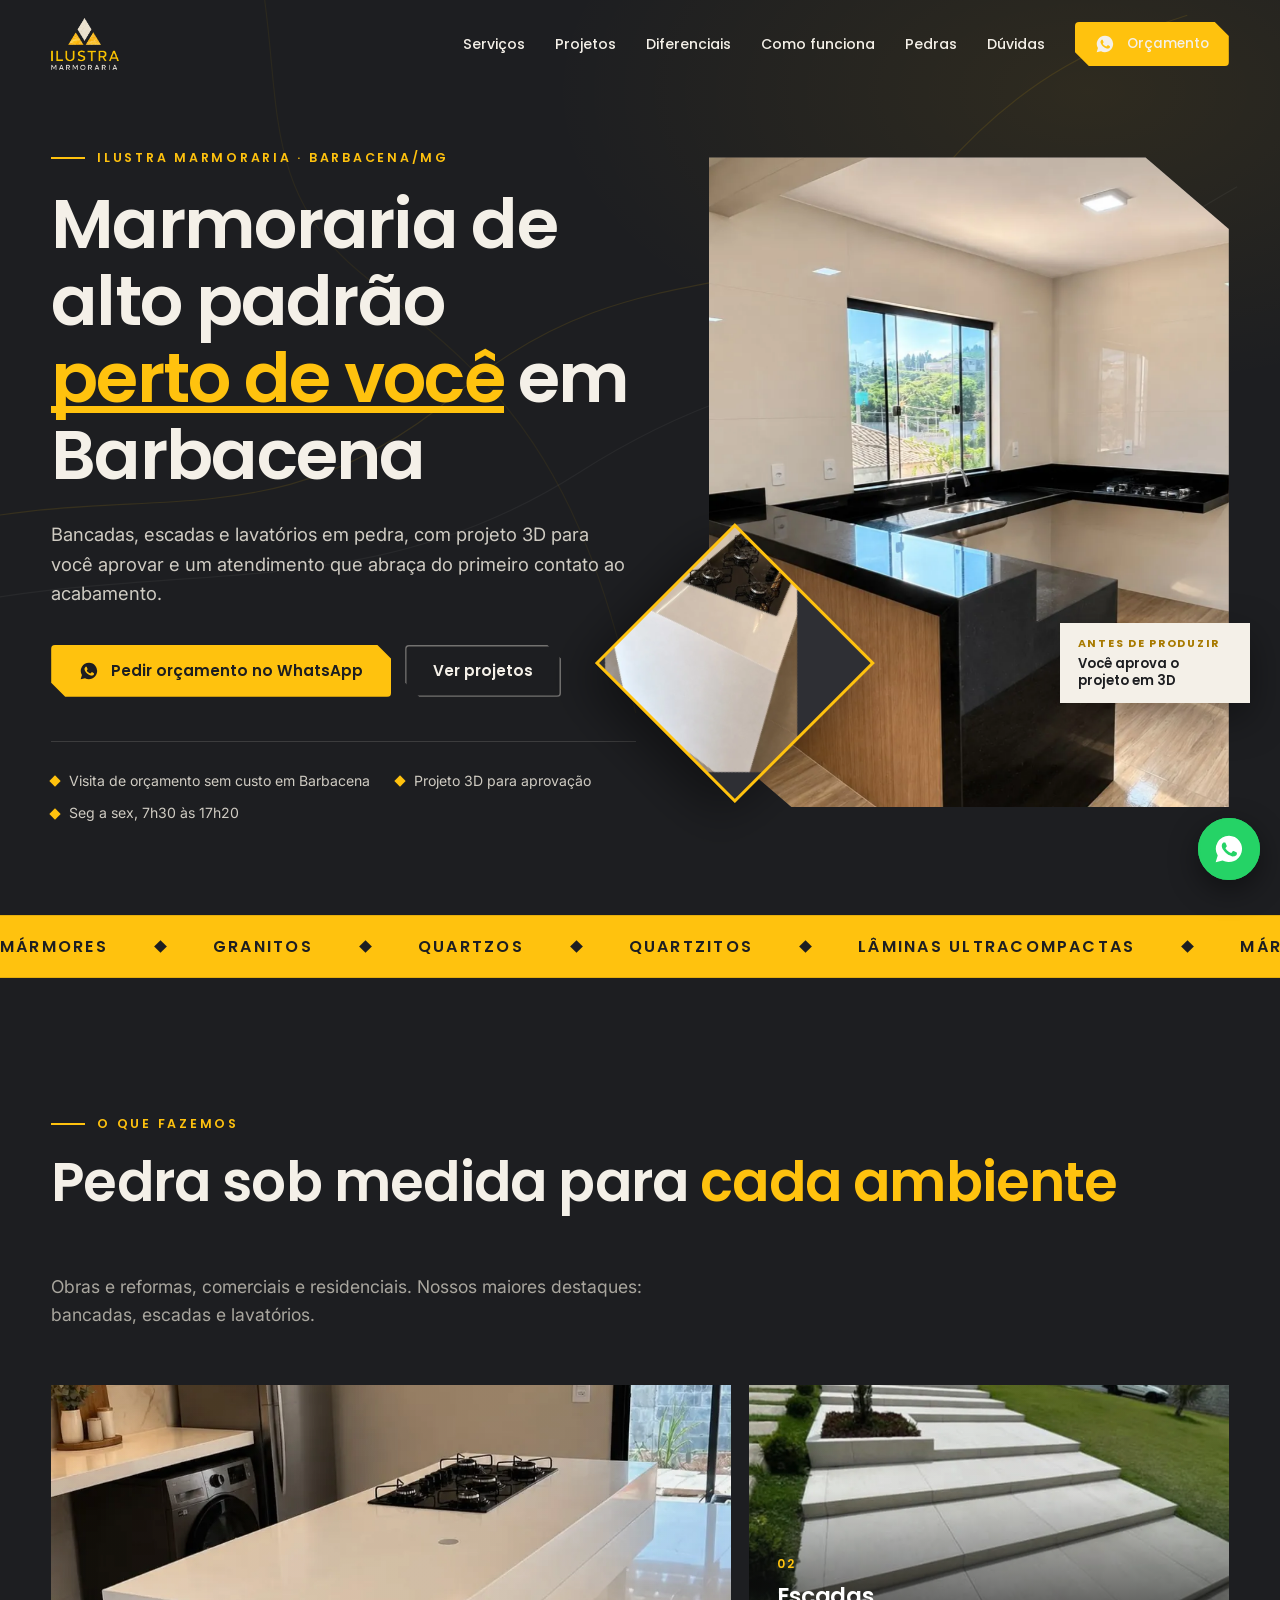
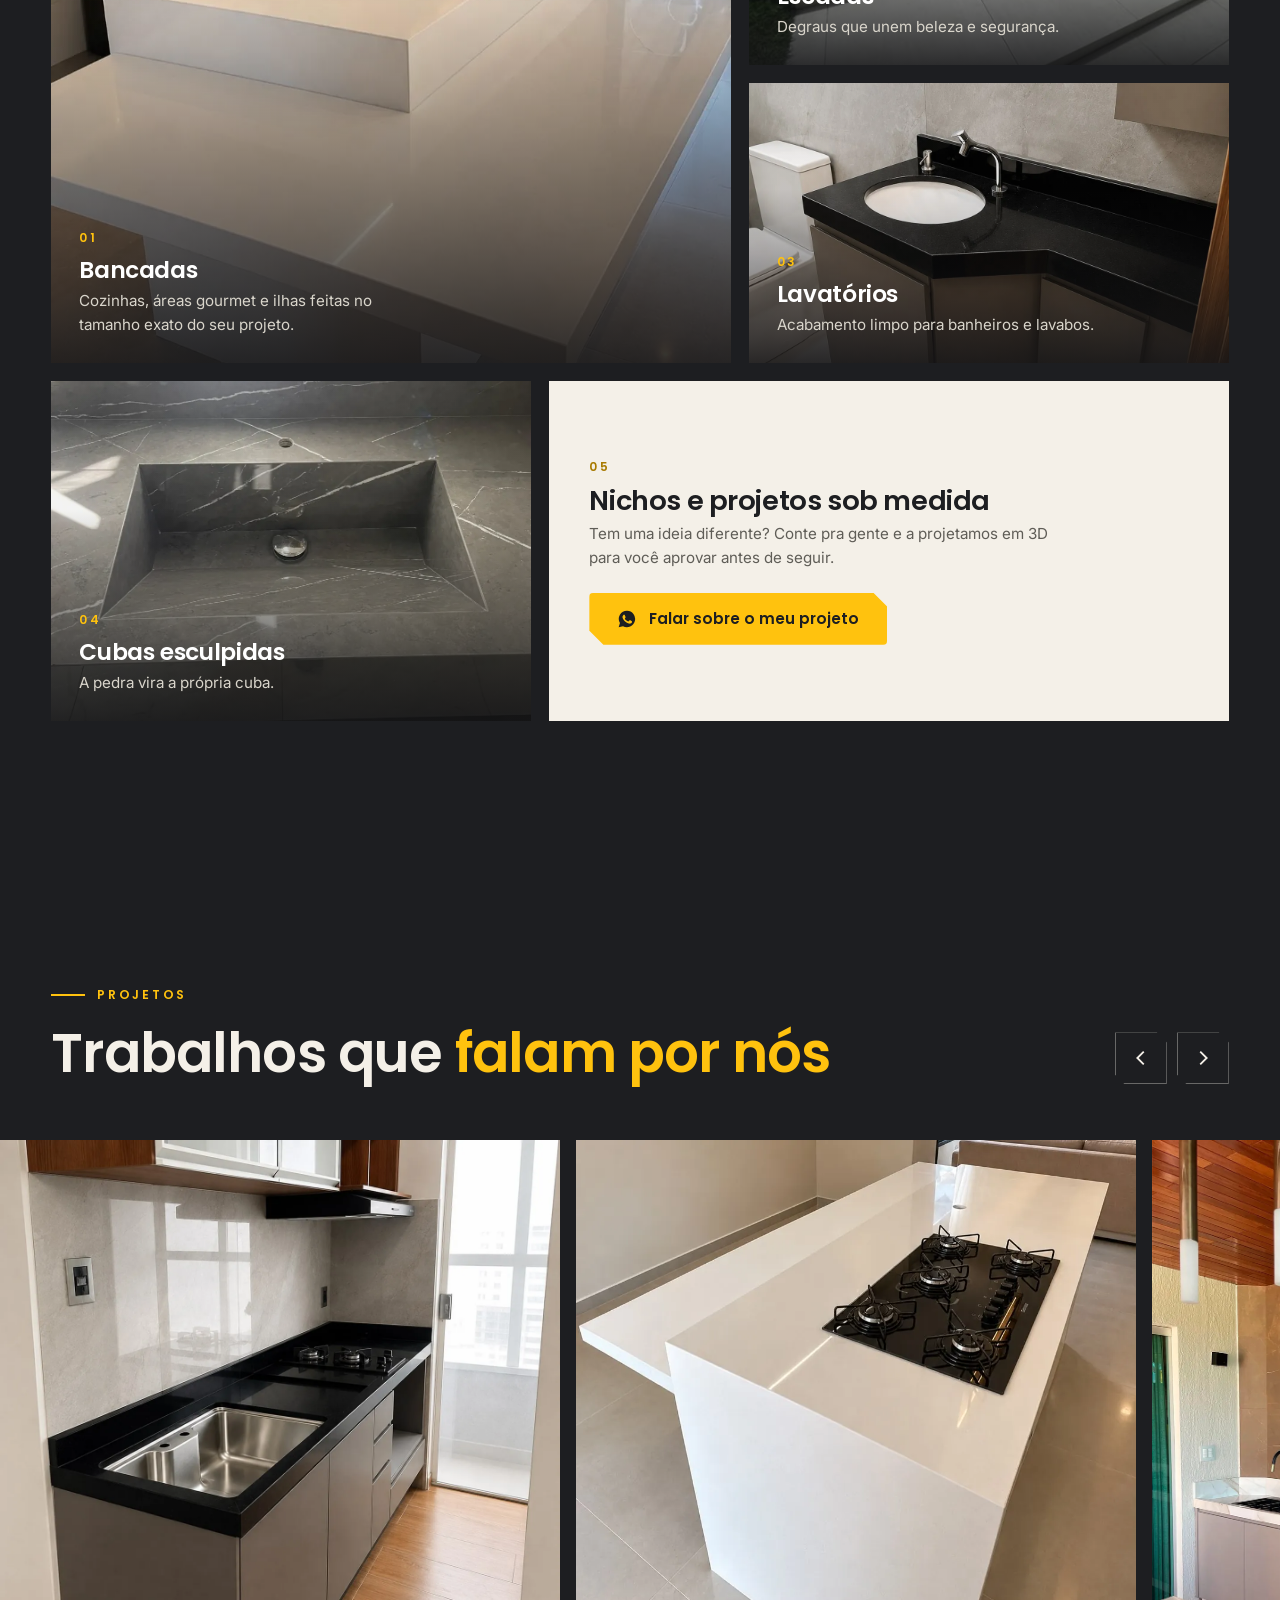
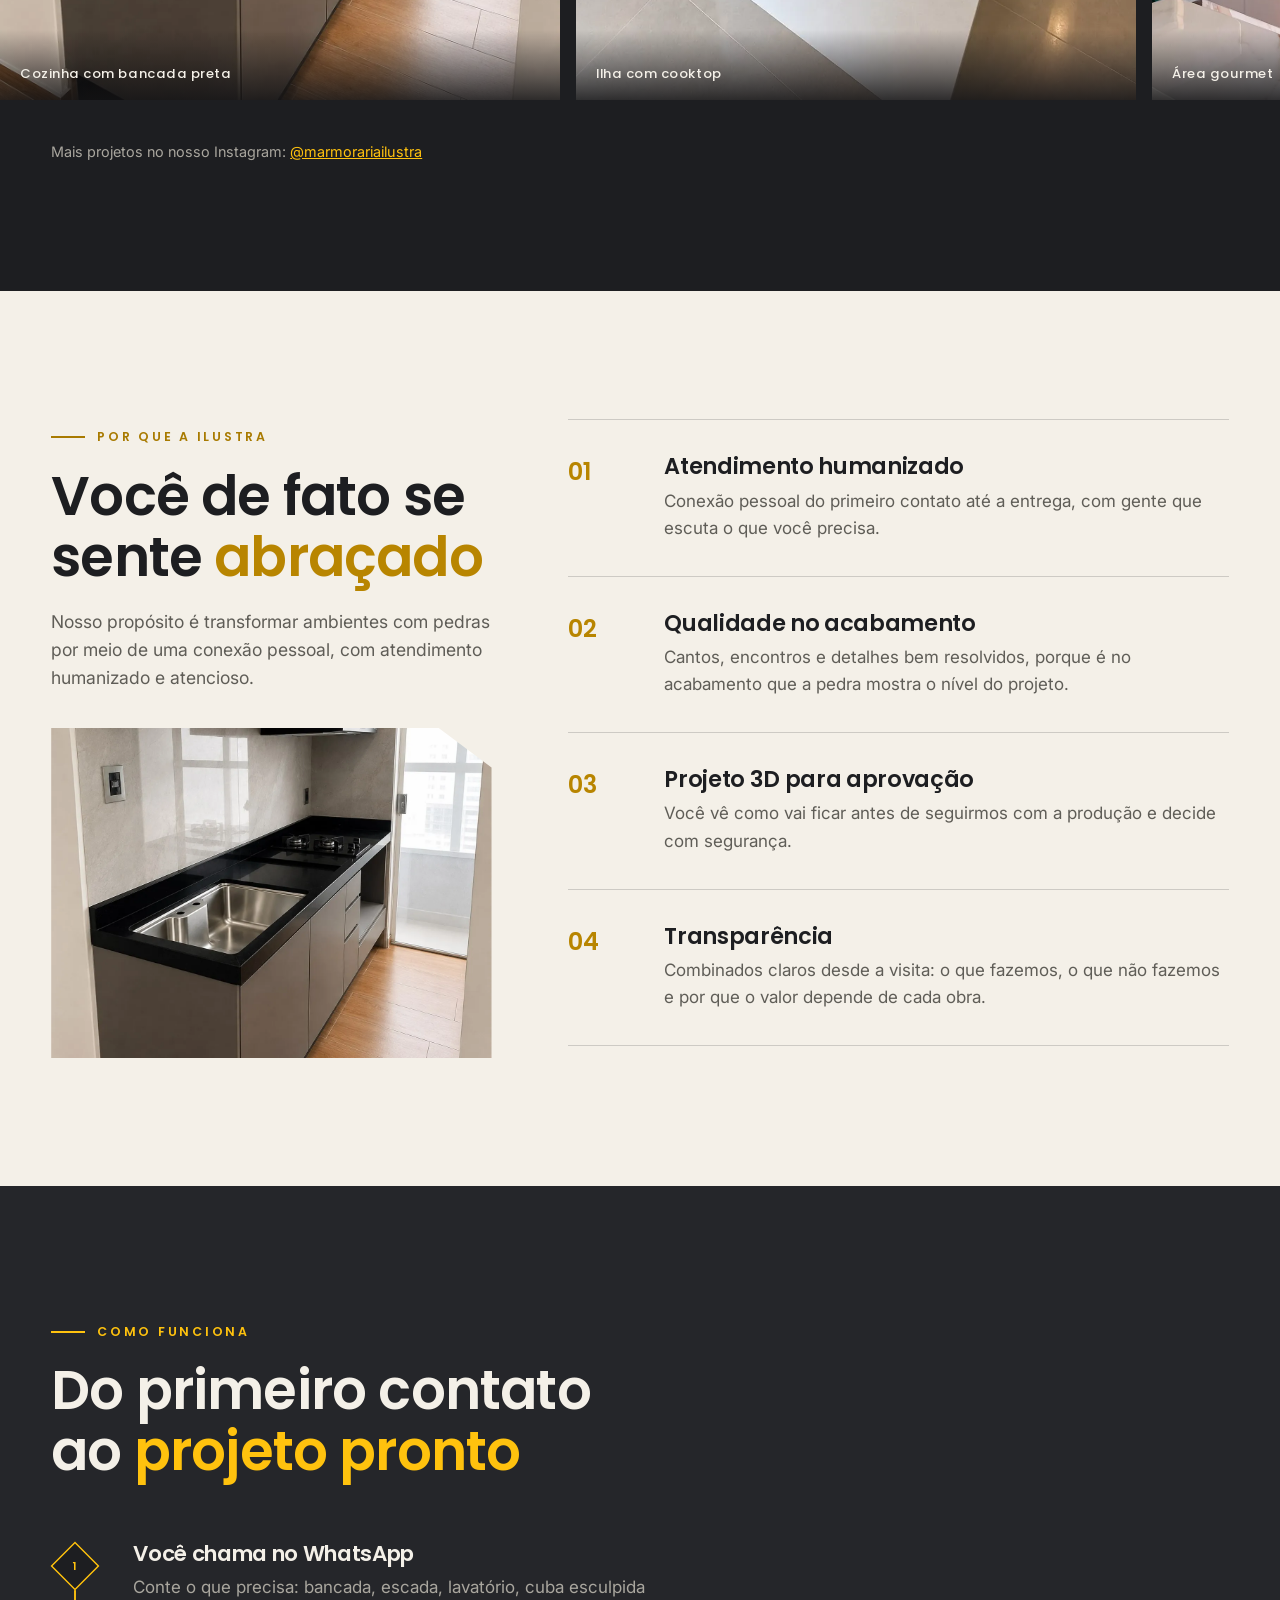
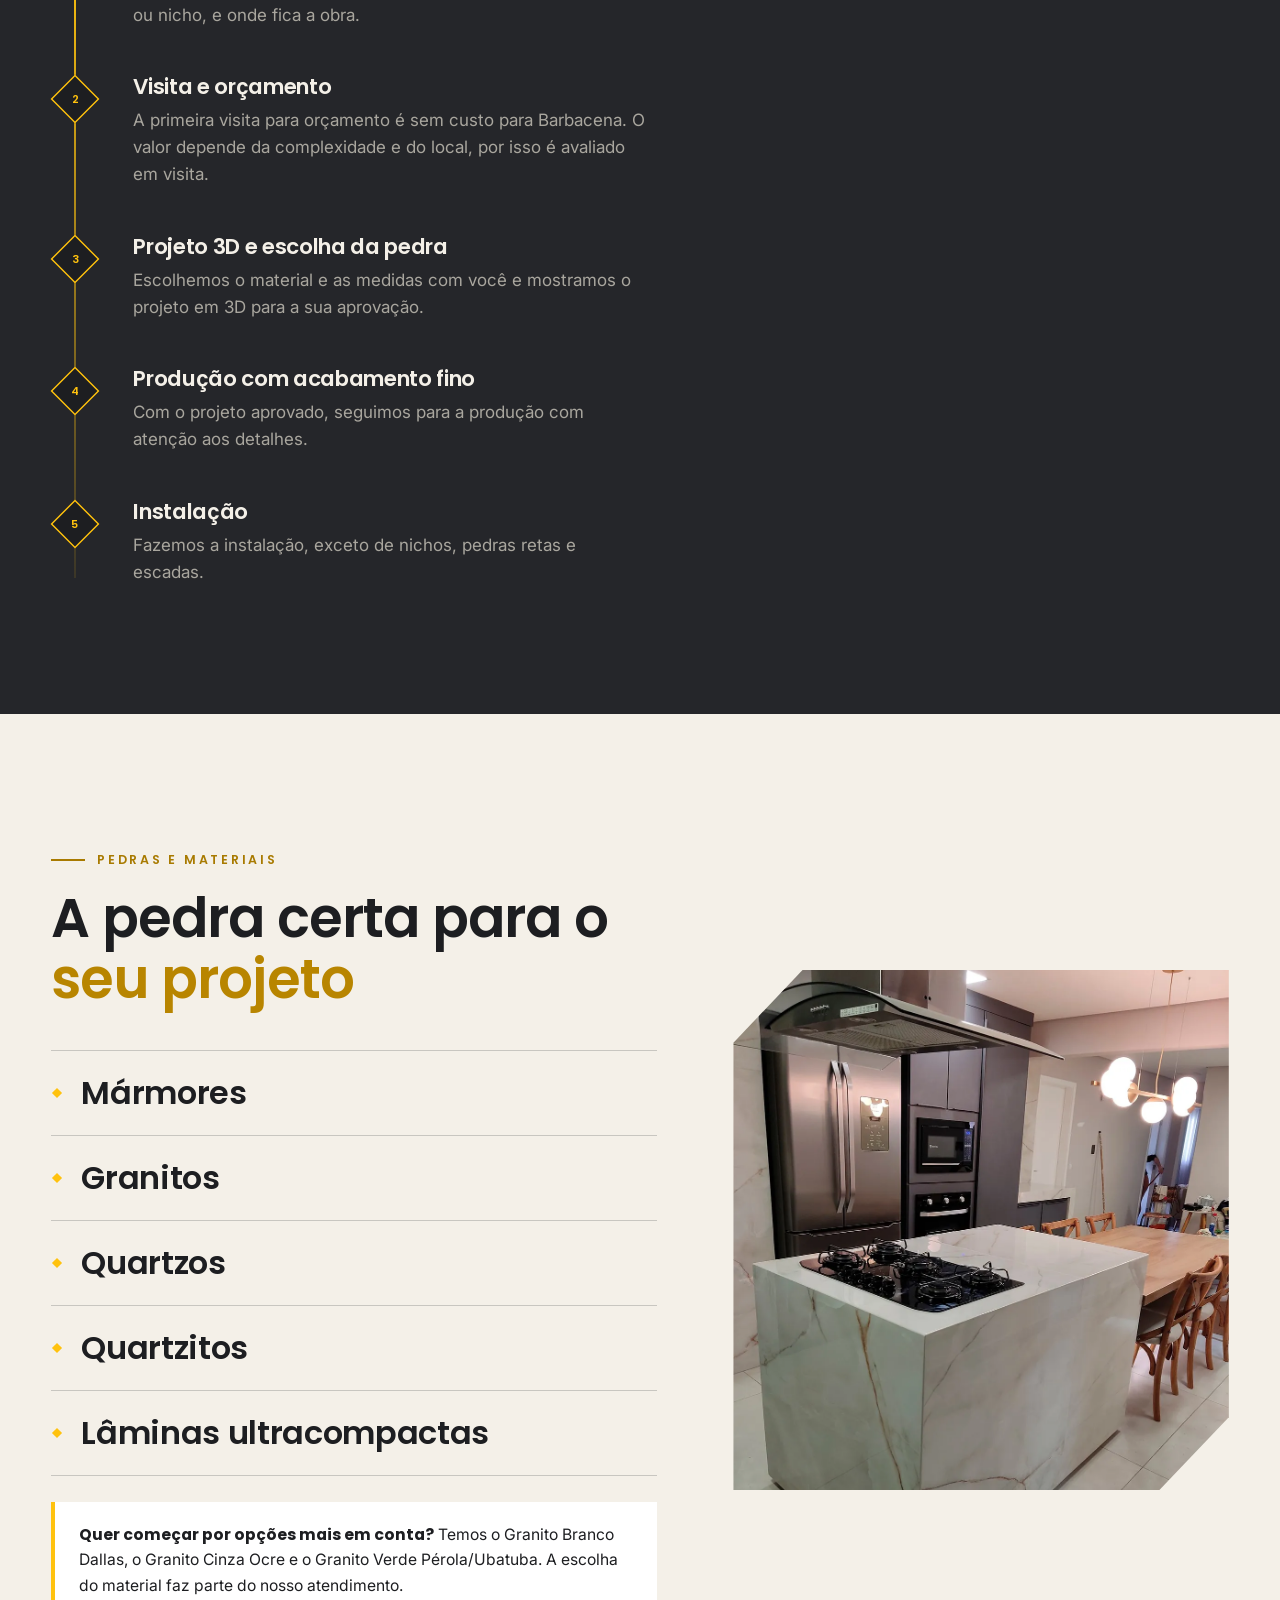
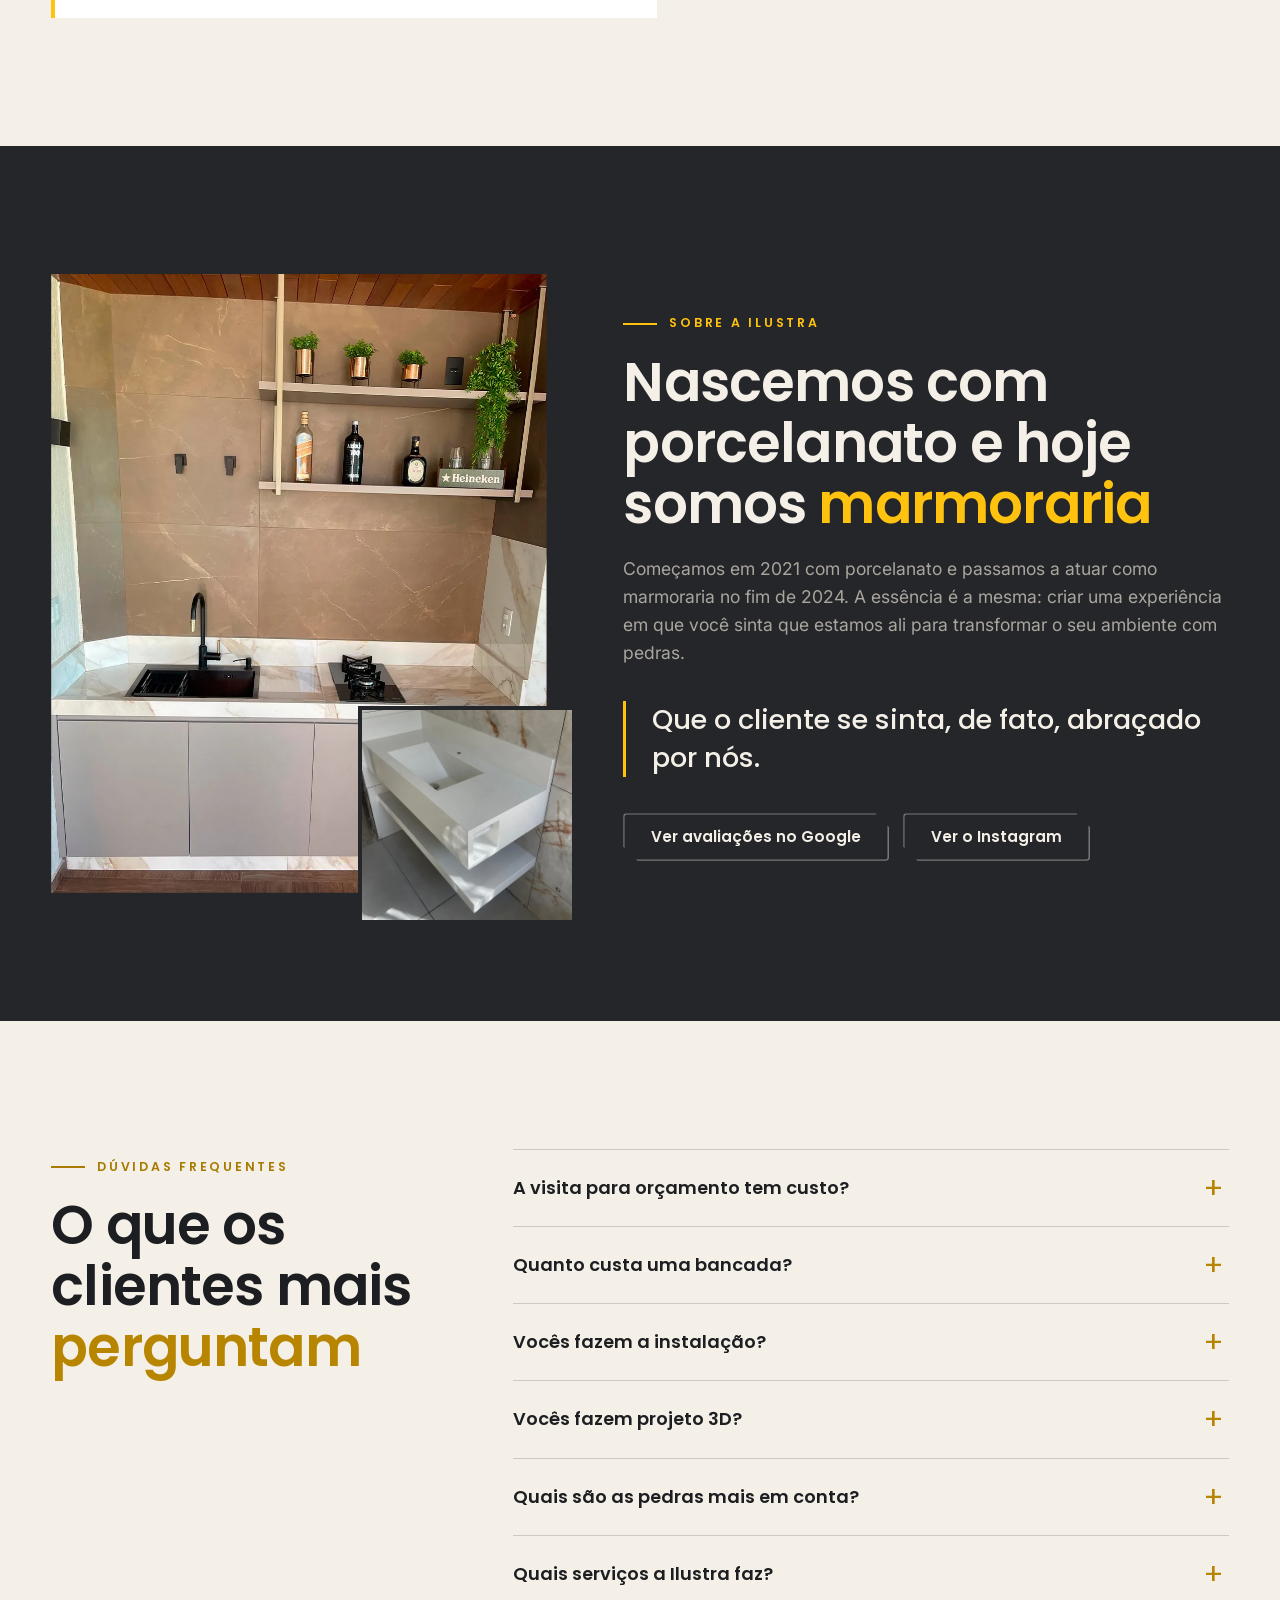
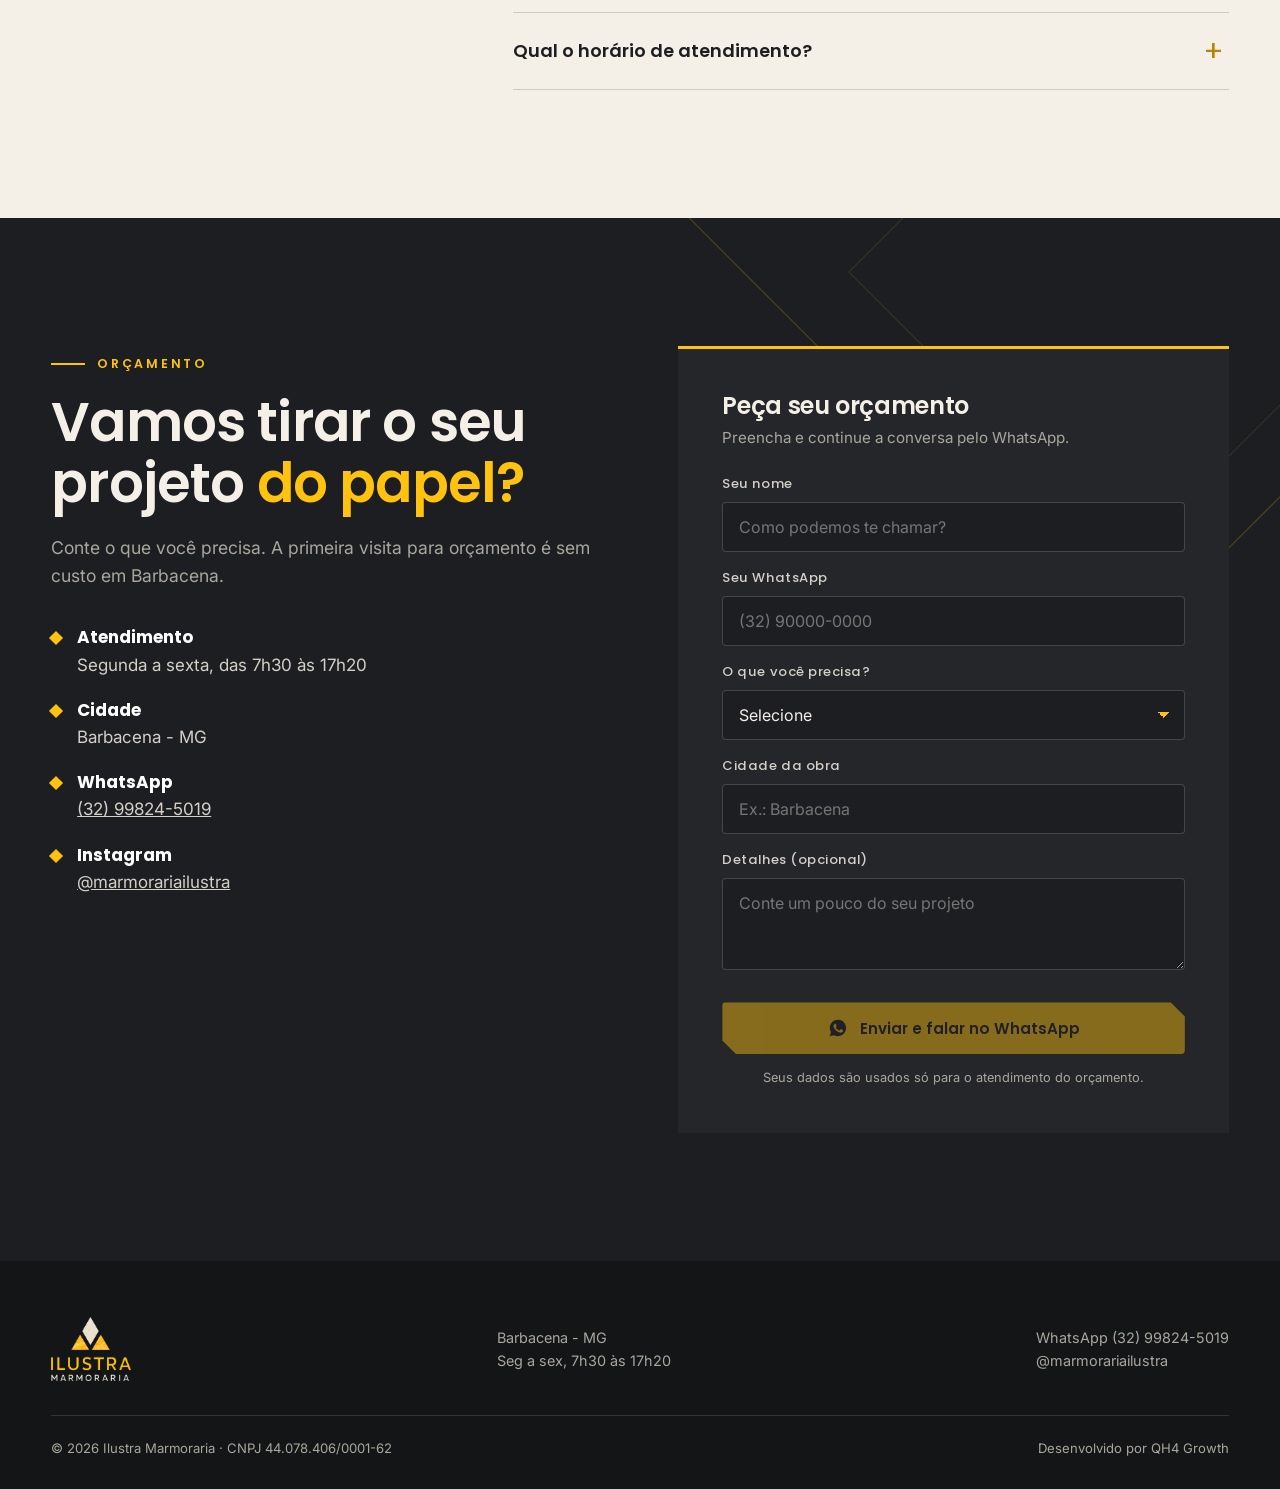
==== index.html @ e18d088a "Add files via upload" ====
<!DOCTYPE html>
<html lang="pt-BR" class="no-js">
<head>
  <meta charset="utf-8">
  <meta name="viewport" content="width=device-width, initial-scale=1">
  <script>document.documentElement.className='js'</script>
  <!-- ========================================================================
       [QH4 SLOT 1] GOOGLE TAG MANAGER (HEAD)
       O QUE COLAR: o primeiro snippet do GTM (script) fornecido pelo gerenciador.
       EXEMPLO:
       <script>(function(w,d,s,l,i){w[l]=w[l]||[];w[l].push({'gtm.start':new Date().getTime(),event:'gtm.js'});var f=d.getElementsByTagName(s)[0],j=d.createElement(s),dl=l!='dataLayer'?'&l='+l:'';j.async=true;j.src='https://www.googletagmanager.com/gtm.js?id='+i+dl;f.parentNode.insertBefore(j,f);})(window,document,'script','dataLayer','GTM-XXXXXXX');</script>
       ======================================================================== -->

  <!-- ========================================================================
       [QH4 SLOT 2] VERIFICAÇÕES DE DOMÍNIO
       O QUE COLAR: metas de verificação (Google Search Console, Meta Business etc.).
       EXEMPLO:
       <meta name="google-site-verification" content="CODIGO_AQUI">
       <meta name="facebook-domain-verification" content="CODIGO_AQUI">
       ======================================================================== -->

  <!-- ========================================================================
       [QH4 SLOT 3] META PIXEL DIRETO (somente se NÃO for disparado pelo GTM)
       O QUE COLAR: o código base do Pixel (script).
       EXEMPLO:
       <script>!function(f,b,e,v,n,t,s){...}(window,document,'script','https://connect.facebook.net/en_US/fbevents.js');fbq('init','PIXEL_ID');fbq('track','PageView');</script>
       ======================================================================== -->

  <!-- ========================================================================
       [QH4 SLOT 4] GTAG GOOGLE ADS / GA4 (somente se NÃO usar GTM)
       O QUE COLAR: o gtag.js com o ID da conta. Rótulos de conversão ficam em assets/js/tracking.js (SLOT 7).
       EXEMPLO:
       <script async src="https://www.googletagmanager.com/gtag/js?id=AW-XXXXXXXXX"></script>
       <script>window.dataLayer=window.dataLayer||[];function gtag(){dataLayer.push(arguments)}gtag('js',new Date());gtag('config','AW-XXXXXXXXX');</script>
       ======================================================================== -->

  <title>Marmoraria em Barbacena - MG | Bancadas, Escadas e Lavatórios | Ilustra</title>
  <meta name="description" content="Marmoraria em Barbacena (MG) com projeto 3D, acabamento fino e atendimento humanizado. Bancadas, escadas e lavatórios em pedra. Orçamento pelo WhatsApp.">
  <meta name="robots" content="index, follow, max-image-preview:large">
  <link rel="canonical" href="https://marmorariailustra.com/">
  <link rel="preload" as="image" href="assets/img/hero.webp" type="image/webp" fetchpriority="high">
  <meta property="og:type" content="website"><meta property="og:locale" content="pt_BR">
  <meta property="og:site_name" content="Ilustra Marmoraria">
  <meta property="og:title" content="Marmoraria em Barbacena - MG | Ilustra Marmoraria">
  <meta property="og:description" content="Marmoraria em Barbacena (MG) com projeto 3D, acabamento fino e atendimento humanizado. Bancadas, escadas e lavatórios em pedra. Orçamento pelo WhatsApp.">
  <meta property="og:url" content="https://marmorariailustra.com/">
  <meta property="og:image" content="https://marmorariailustra.com/assets/img/og-ilustra.jpg"><meta property="og:image:width" content="1200"><meta property="og:image:height" content="630">
  <meta property="og:image:alt" content="Ilustra Marmoraria, Barbacena MG">
  <meta name="twitter:card" content="summary_large_image">
  <meta name="twitter:title" content="Marmoraria em Barbacena - MG | Ilustra Marmoraria">
  <meta name="twitter:description" content="Marmoraria em Barbacena (MG) com projeto 3D, acabamento fino e atendimento humanizado. Bancadas, escadas e lavatórios em pedra. Orçamento pelo WhatsApp.">
  <meta name="twitter:image" content="https://marmorariailustra.com/assets/img/og-ilustra.jpg">
  <script type="application/ld+json">{"@context": "https://schema.org", "@graph": [{"@type": "HomeAndConstructionBusiness", "@id": "https://marmorariailustra.com/#negocio", "name": "Ilustra Marmoraria", "url": "https://marmorariailustra.com/", "image": "https://marmorariailustra.com/assets/img/og-ilustra.jpg", "logo": "https://marmorariailustra.com/assets/img/logo-ilustra.png", "telephone": "+5532998245019", "description": "Marmoraria em Barbacena (MG): bancadas, escadas, lavatórios, nichos e cubas esculpidas em mármores, granitos, quartzos, quartzitos e lâminas ultracompactas.", "address": {"@type": "PostalAddress", "addressLocality": "Barbacena", "addressRegion": "MG", "addressCountry": "BR"}, "areaServed": {"@type": "City", "name": "Barbacena"}, "openingHoursSpecification": [{"@type": "OpeningHoursSpecification", "dayOfWeek": ["Monday", "Tuesday", "Wednesday", "Thursday", "Friday"], "opens": "07:30", "closes": "17:20"}], "sameAs": ["https://www.instagram.com/marmorariailustra/", "https://share.google/diQop2JWYlS8UjBri"], "hasOfferCatalog": {"@type": "OfferCatalog", "name": "Serviços", "itemListElement": [{"@type": "Offer", "itemOffered": {"@type": "Service", "name": "Bancadas em pedra"}}, {"@type": "Offer", "itemOffered": {"@type": "Service", "name": "Escadas em pedra"}}, {"@type": "Offer", "itemOffered": {"@type": "Service", "name": "Lavatórios"}}, {"@type": "Offer", "itemOffered": {"@type": "Service", "name": "Cubas esculpidas"}}, {"@type": "Offer", "itemOffered": {"@type": "Service", "name": "Nichos"}}]}}, {"@type": "FAQPage", "mainEntity": [{"@type": "Question", "name": "A visita para orçamento tem custo?", "acceptedAnswer": {"@type": "Answer", "text": "A primeira visita para orçamento é totalmente sem custo para Barbacena. Chame no WhatsApp e conte onde fica a sua obra."}}, {"@type": "Question", "name": "Quanto custa uma bancada?", "acceptedAnswer": {"@type": "Answer", "text": "Depende da complexidade da instalação e do local, por isso o valor precisa ser avaliado em visita."}}, {"@type": "Question", "name": "Vocês fazem a instalação?", "acceptedAnswer": {"@type": "Answer", "text": "Fazemos, exceto de nichos, pedras retas e escadas."}}, {"@type": "Question", "name": "Vocês fazem projeto 3D?", "acceptedAnswer": {"@type": "Answer", "text": "Sim. O projeto 3D é feito para você aprovar antes de seguirmos com o seu projeto."}}, {"@type": "Question", "name": "Quais são as pedras mais em conta?", "acceptedAnswer": {"@type": "Answer", "text": "Temos o Granito Branco Dallas, o Granito Cinza Ocre e o Granito Verde Pérola/Ubatuba. Também trabalhamos com mármores, quartzos, quartzitos e lâminas ultracompactas."}}, {"@type": "Question", "name": "Quais serviços a Ilustra faz?", "acceptedAnswer": {"@type": "Answer", "text": "Lavatórios, nichos, bancadas, escadas e cubas esculpidas, em obras e reformas comerciais e residenciais."}}, {"@type": "Question", "name": "Qual o horário de atendimento?", "acceptedAnswer": {"@type": "Answer", "text": "De segunda a sexta, das 7h30 às 17h20."}}]}]}</script>
  <link rel="icon" href="favicon.ico" sizes="32x32">
  <link rel="icon" type="image/png" href="assets/img/favicon.png" sizes="48x48">
  <link rel="apple-touch-icon" href="assets/img/apple-touch-icon.png">
  <link rel="manifest" href="site.webmanifest">
  <meta name="theme-color" content="#1d1e21">
  <link rel="preconnect" href="https://fonts.googleapis.com"><link rel="preconnect" href="https://fonts.gstatic.com" crossorigin>
  <link href="https://fonts.googleapis.com/css2?family=Inter:wght@400;500&family=Poppins:wght@500;600;700&display=swap" rel="stylesheet">
  <link rel="stylesheet" href="assets/css/style.css">
</head>
<body>
  <!-- ========================================================================
       [QH4 SLOT 5] GTM NOSCRIPT (logo após abrir o <body>)
       O QUE COLAR: o bloco <noscript> do GTM.
       EXEMPLO:
       <noscript><iframe src="https://www.googletagmanager.com/ns.html?id=GTM-XXXXXXX" height="0" width="0" style="display:none;visibility:hidden"></iframe></noscript>
       ======================================================================== -->

  <header class="hd">
    <div class="wrap">
      <a class="logo" href="#topo" aria-label="Ilustra Marmoraria, início"><img src="assets/img/logo-ilustra.png" width="68" height="54" alt="Ilustra Marmoraria"></a>
      <button class="burger" aria-label="Abrir menu" aria-expanded="false"><span></span><span></span><span></span></button>
      <nav class="nav" aria-label="Principal">
        <a href="#servicos">Serviços</a><a href="#projetos">Projetos</a><a href="#diferenciais">Diferenciais</a><a href="#processo">Como funciona</a><a href="#pedras">Pedras</a><a href="#faq">Dúvidas</a>
        <a class="btn" href="https://wa.me/5532998245019?text=Ol%C3%A1%21%20Vim%20pelo%20site%20da%20Ilustra%20Marmoraria%20e%20gostaria%20de%20pedir%20um%20or%C3%A7amento." target="_blank" rel="noopener" data-local="header"><svg viewBox="0 0 24 24" fill="currentColor" aria-hidden="true"><path d="M12.04 2a9.9 9.9 0 0 0-8.5 14.9L2 22l5.2-1.36A9.9 9.9 0 1 0 12.04 2zm5.8 14.1c-.25.7-1.45 1.33-2 1.4-.5.07-1.13.1-1.8-.12-.4-.13-.93-.3-1.6-.6-2.8-1.2-4.6-4-4.74-4.2-.14-.18-1.13-1.5-1.13-2.87 0-1.37.72-2.04.97-2.32.25-.28.55-.35.73-.35h.52c.17 0 .4-.06.62.48.23.55.78 1.9.85 2.04.07.14.1.3.02.48-.1.18-.14.3-.28.45-.14.17-.3.37-.42.5-.14.14-.28.3-.12.57.17.28.73 1.2 1.57 1.94 1.07.96 1.97 1.25 2.25 1.4.28.14.45.12.6-.07.18-.2.73-.85.93-1.14.2-.28.4-.24.65-.14.28.1 1.65.78 1.93.92.28.14.47.2.54.33.07.12.07.7-.18 1.4z"/></svg>Orçamento</a>
      </nav>
    </div>
  </header>

  <main id="topo">
    <section class="hero">
      <svg class="veins" viewBox="0 0 1400 800" preserveAspectRatio="none" aria-hidden="true"><path d="M-20 620C200 560 330 640 520 480S860 420 1000 260 1260 120 1420 40"/><path d="M-20 700C240 640 420 700 640 560S980 480 1160 360 1340 260 1420 200"/><path d="M300 -20C360 140 300 260 420 360S640 520 700 820"/></svg>
      <div class="wrap">
        <div>
          <span class="eyebrow rv">Ilustra Marmoraria · Barbacena/MG</span>
          <h1 class="rv" style="--d:.08s">Marmoraria de alto padrão <em>perto de você</em> em Barbacena</h1>
          <p class="lead rv" style="--d:.16s">Bancadas, escadas e lavatórios em pedra, com projeto 3D para você aprovar e um atendimento que abraça do primeiro contato ao acabamento.</p>
          <div class="cta-row rv" style="--d:.24s"><a class="btn" href="https://wa.me/5532998245019?text=Ol%C3%A1%21%20Vim%20pelo%20site%20da%20Ilustra%20Marmoraria%20e%20gostaria%20de%20pedir%20um%20or%C3%A7amento." target="_blank" rel="noopener" data-local="hero"><svg viewBox="0 0 24 24" fill="currentColor" aria-hidden="true"><path d="M12.04 2a9.9 9.9 0 0 0-8.5 14.9L2 22l5.2-1.36A9.9 9.9 0 1 0 12.04 2zm5.8 14.1c-.25.7-1.45 1.33-2 1.4-.5.07-1.13.1-1.8-.12-.4-.13-.93-.3-1.6-.6-2.8-1.2-4.6-4-4.74-4.2-.14-.18-1.13-1.5-1.13-2.87 0-1.37.72-2.04.97-2.32.25-.28.55-.35.73-.35h.52c.17 0 .4-.06.62.48.23.55.78 1.9.85 2.04.07.14.1.3.02.48-.1.18-.14.3-.28.45-.14.17-.3.37-.42.5-.14.14-.28.3-.12.57.17.28.73 1.2 1.57 1.94 1.07.96 1.97 1.25 2.25 1.4.28.14.45.12.6-.07.18-.2.73-.85.93-1.14.2-.28.4-.24.65-.14.28.1 1.65.78 1.93.92.28.14.47.2.54.33.07.12.07.7-.18 1.4z"/></svg>Pedir orçamento no WhatsApp</a><a class="btn btn-line" href="#projetos">Ver projetos</a></div>
          <div class="chips rv" style="--d:.32s"><span><i></i>Visita de orçamento sem custo em Barbacena</span><span><i></i>Projeto 3D para aprovação</span><span><i></i>Seg a sex, 7h30 às 17h20</span></div>
        </div>
        <div class="art rv rv-r" style="--d:.2s">
          <div class="art-main"><img src="assets/img/hero.webp" width="941" height="1254" alt="Cozinha com bancada em pedra preta, projeto da Ilustra Marmoraria em Barbacena" fetchpriority="high"></div>
          <div class="art-d"><img src="assets/img/ilha-cooktop-branca.webp" width="941" height="941" alt="Ilha branca com cooktop feita pela Ilustra Marmoraria" loading="eager"></div>
          <div class="art-tag"><b>Antes de produzir</b>Você aprova o projeto em 3D</div>
        </div>
      </div>
    </section>

    <div class="band" aria-label="Materiais"><div class="band-t"><span>Mármores</span><span>Granitos</span><span>Quartzos</span><span>Quartzitos</span><span>Lâminas ultracompactas</span><span>Mármores</span><span>Granitos</span><span>Quartzos</span><span>Quartzitos</span><span>Lâminas ultracompactas</span></div></div>

    <section class="sec" id="servicos">
      <div class="wrap">
        <div class="sv-head">
          <div><span class="eyebrow rv">O que fazemos</span><h2 class="h2 rv" style="--d:.06s">Pedra sob medida para <em>cada ambiente</em></h2></div>
          <p class="lead rv" style="--d:.12s">Obras e reformas, comerciais e residenciais. Nossos maiores destaques: bancadas, escadas e lavatórios.</p>
        </div>
        <div class="sv">
          <article class="card c1 rv-c"><img src="assets/img/bancada-branca.webp" width="941" height="940" alt="Bancada branca com cooktop, feita pela Ilustra Marmoraria" loading="lazy"><div><span class="n">01</span><h3>Bancadas</h3><p>Cozinhas, áreas gourmet e ilhas feitas no tamanho exato do seu projeto.</p></div></article>
          <article class="card c2 rv-c" style="--d:.1s"><img src="assets/img/escada.webp" width="1080" height="830" alt="Escada externa revestida, projeto da Ilustra Marmoraria" loading="lazy"><div><span class="n">02</span><h3>Escadas</h3><p>Degraus que unem beleza e segurança.</p></div></article>
          <article class="card c3 rv-c" style="--d:.2s"><img src="assets/img/lavatorio-granito.webp" width="1254" height="1254" alt="Lavatório com bancada preta e cuba redonda" loading="lazy"><div><span class="n">03</span><h3>Lavatórios</h3><p>Acabamento limpo para banheiros e lavabos.</p></div></article>
          <article class="card c4 rv-c"><img src="assets/img/cuba-esculpida-cinza.webp" width="1080" height="910" alt="Cuba esculpida em pedra cinza" loading="lazy"><div><span class="n">04</span><h3>Cubas esculpidas</h3><p>A pedra vira a própria cuba.</p></div></article>
          <article class="card c5 rv rv-r"><div><span class="n">05</span><h3>Nichos e projetos sob medida</h3><p>Tem uma ideia diferente? Conte pra gente e a projetamos em 3D para você aprovar antes de seguir.</p><a class="btn" href="https://wa.me/5532998245019?text=Ol%C3%A1%21%20Vim%20pelo%20site%20da%20Ilustra%20Marmoraria%20e%20gostaria%20de%20pedir%20um%20or%C3%A7amento." target="_blank" rel="noopener" data-local="servicos"><svg viewBox="0 0 24 24" fill="currentColor" aria-hidden="true"><path d="M12.04 2a9.9 9.9 0 0 0-8.5 14.9L2 22l5.2-1.36A9.9 9.9 0 1 0 12.04 2zm5.8 14.1c-.25.7-1.45 1.33-2 1.4-.5.07-1.13.1-1.8-.12-.4-.13-.93-.3-1.6-.6-2.8-1.2-4.6-4-4.74-4.2-.14-.18-1.13-1.5-1.13-2.87 0-1.37.72-2.04.97-2.32.25-.28.55-.35.73-.35h.52c.17 0 .4-.06.62.48.23.55.78 1.9.85 2.04.07.14.1.3.02.48-.1.18-.14.3-.28.45-.14.17-.3.37-.42.5-.14.14-.28.3-.12.57.17.28.73 1.2 1.57 1.94 1.07.96 1.97 1.25 2.25 1.4.28.14.45.12.6-.07.18-.2.73-.85.93-1.14.2-.28.4-.24.65-.14.28.1 1.65.78 1.93.92.28.14.47.2.54.33.07.12.07.7-.18 1.4z"/></svg>Falar sobre o meu projeto</a></div></article>
        </div>
      </div>
    </section>

    <section class="sec gal" id="projetos">
      <div class="wrap sv-head">
        <div><span class="eyebrow rv">Projetos</span><h2 class="h2 rv" style="--d:.06s">Trabalhos que <em>falam por nós</em></h2></div>
        <div class="rail-ctl rv"><button class="rail-prev" aria-label="Anterior"><svg viewBox="0 0 24 24" fill="none" stroke="currentColor" stroke-width="2"><path d="M15 5l-7 7 7 7"/></svg></button><button class="rail-next" aria-label="Próximo"><svg viewBox="0 0 24 24" fill="none" stroke="currentColor" stroke-width="2"><path d="M9 5l7 7-7 7"/></svg></button></div>
      </div>
      <div class="rail" tabindex="0" aria-label="Galeria de projetos">
        <figure style="--ar:1254/1254"><img src="assets/img/cozinha-granito-preto.webp" width="1254" height="1254" alt="Projeto Ilustra Marmoraria: cozinha com bancada preta" loading="lazy" decoding="async"><figcaption>Cozinha com bancada preta</figcaption><button class="zoom" type="button" aria-label="Ampliar foto: Cozinha com bancada preta"></button></figure>
        <figure style="--ar:941/941"><img src="assets/img/ilha-cooktop-branca.webp" width="941" height="941" alt="Projeto Ilustra Marmoraria: ilha com cooktop" loading="lazy" decoding="async"><figcaption>Ilha com cooktop</figcaption><button class="zoom" type="button" aria-label="Ampliar foto: Ilha com cooktop"></button></figure>
        <figure style="--ar:1080/1235"><img src="assets/img/area-gourmet-churrasqueira.webp" width="1080" height="1235" alt="Projeto Ilustra Marmoraria: área gourmet" loading="lazy" decoding="async"><figcaption>Área gourmet</figcaption><button class="zoom" type="button" aria-label="Ampliar foto: Área gourmet"></button></figure>
        <figure style="--ar:940/1253"><img src="assets/img/granito-preto-em-l.webp" width="940" height="1253" alt="Projeto Ilustra Marmoraria: bancada em l" loading="lazy" decoding="async"><figcaption>Bancada em L</figcaption><button class="zoom" type="button" aria-label="Ampliar foto: Bancada em L"></button></figure>
        <figure style="--ar:1080/910"><img src="assets/img/cuba-esculpida.webp" width="1080" height="910" alt="Projeto Ilustra Marmoraria: cuba esculpida" loading="lazy" decoding="async"><figcaption>Cuba esculpida</figcaption><button class="zoom" type="button" aria-label="Ampliar foto: Cuba esculpida"></button></figure>
        <figure style="--ar:1080/1235"><img src="assets/img/ilha-gourmet-marmorizada.webp" width="1080" height="1235" alt="Projeto Ilustra Marmoraria: ilha gourmet" loading="lazy" decoding="async"><figcaption>Ilha gourmet</figcaption><button class="zoom" type="button" aria-label="Ampliar foto: Ilha gourmet"></button></figure>
        <figure style="--ar:1254/1254"><img src="assets/img/bancada-balcao-preto.webp" width="1254" height="1254" alt="Projeto Ilustra Marmoraria: bancada e balcão" loading="lazy" decoding="async"><figcaption>Bancada e balcão</figcaption><button class="zoom" type="button" aria-label="Ampliar foto: Bancada e balcão"></button></figure>
        <figure style="--ar:1080/1235"><img src="assets/img/area-gourmet-bancada.webp" width="1080" height="1235" alt="Projeto Ilustra Marmoraria: área gourmet" loading="lazy" decoding="async"><figcaption>Área gourmet</figcaption><button class="zoom" type="button" aria-label="Ampliar foto: Área gourmet"></button></figure>
        <figure style="--ar:941/1254"><img src="assets/img/cooktop-granito.webp" width="941" height="1254" alt="Projeto Ilustra Marmoraria: cooktop em bancada" loading="lazy" decoding="async"><figcaption>Cooktop em bancada</figcaption><button class="zoom" type="button" aria-label="Ampliar foto: Cooktop em bancada"></button></figure>
        <figure style="--ar:1080/910"><img src="assets/img/cuba-esculpida-branca.webp" width="1080" height="910" alt="Projeto Ilustra Marmoraria: cuba esculpida branca" loading="lazy" decoding="async"><figcaption>Cuba esculpida branca</figcaption><button class="zoom" type="button" aria-label="Ampliar foto: Cuba esculpida branca"></button></figure>
        <figure style="--ar:1080/1235"><img src="assets/img/area-gourmet-balcao.webp" width="1080" height="1235" alt="Projeto Ilustra Marmoraria: balcão gourmet" loading="lazy" decoding="async"><figcaption>Balcão gourmet</figcaption><button class="zoom" type="button" aria-label="Ampliar foto: Balcão gourmet"></button></figure>
        <figure style="--ar:941/1254"><img src="assets/img/bancada-janela.webp" width="941" height="1254" alt="Projeto Ilustra Marmoraria: bancada junto à janela" loading="lazy" decoding="async"><figcaption>Bancada junto à janela</figcaption><button class="zoom" type="button" aria-label="Ampliar foto: Bancada junto à janela"></button></figure>
        <figure style="--ar:941/941"><img src="assets/img/ilha-branca-detalhe.webp" width="941" height="941" alt="Projeto Ilustra Marmoraria: ilha branca em detalhe" loading="lazy" decoding="async"><figcaption>Ilha branca em detalhe</figcaption><button class="zoom" type="button" aria-label="Ampliar foto: Ilha branca em detalhe"></button></figure>
        <figure style="--ar:1080/1235"><img src="assets/img/cozinha-ilha-madeira.webp" width="1080" height="1235" alt="Projeto Ilustra Marmoraria: cozinha com ilha" loading="lazy" decoding="async"><figcaption>Cozinha com ilha</figcaption><button class="zoom" type="button" aria-label="Ampliar foto: Cozinha com ilha"></button></figure>
        <figure style="--ar:1080/1235"><img src="assets/img/cozinha-revestimento-marmorizado.webp" width="1080" height="1235" alt="Projeto Ilustra Marmoraria: cozinha com revestimento" loading="lazy" decoding="async"><figcaption>Cozinha com revestimento</figcaption><button class="zoom" type="button" aria-label="Ampliar foto: Cozinha com revestimento"></button></figure>
        <figure style="--ar:1080/910"><img src="assets/img/cuba-esculpida-cinza.webp" width="1080" height="910" alt="Projeto Ilustra Marmoraria: cuba esculpida cinza" loading="lazy" decoding="async"><figcaption>Cuba esculpida cinza</figcaption><button class="zoom" type="button" aria-label="Ampliar foto: Cuba esculpida cinza"></button></figure>
      </div>
      <div class="wrap"><p class="gal-note">Mais projetos no nosso Instagram: <a href="https://www.instagram.com/marmorariailustra/" target="_blank" rel="noopener" style="color:var(--amarelo)">@marmorariailustra</a></p></div>
    </section>
    <div class="lb" role="dialog" aria-modal="true" aria-label="Foto ampliada"><button class="x" aria-label="Fechar">&times;</button><button class="pv" aria-label="Anterior">&#8249;</button><img alt=""><button class="nx" aria-label="Próxima">&#8250;</button></div>

    <section class="sec light" id="diferenciais">
      <div class="wrap df">
        <div class="df-sticky">
          <span class="eyebrow rv">Por que a Ilustra</span>
          <h2 class="h2 rv" style="--d:.06s">Você de fato se sente <em>abraçado</em></h2>
          <p class="lead rv" style="--d:.12s">Nosso propósito é transformar ambientes com pedras por meio de uma conexão pessoal, com atendimento humanizado e atencioso.</p>
          <div class="df-img rv-c"><img src="assets/img/cozinha-granito-preto.webp" width="1254" height="1254" alt="Cozinha com bancada em pedra preta feita pela Ilustra" loading="lazy"></div>
        </div>
        <div class="df-list">
          <div class="df-item rv"><span class="no">01</span><div><h3>Atendimento humanizado</h3><p>Conexão pessoal do primeiro contato até a entrega, com gente que escuta o que você precisa.</p></div></div>
          <div class="df-item rv"><span class="no">02</span><div><h3>Qualidade no acabamento</h3><p>Cantos, encontros e detalhes bem resolvidos, porque é no acabamento que a pedra mostra o nível do projeto.</p></div></div>
          <div class="df-item rv"><span class="no">03</span><div><h3>Projeto 3D para aprovação</h3><p>Você vê como vai ficar antes de seguirmos com a produção e decide com segurança.</p></div></div>
          <div class="df-item rv"><span class="no">04</span><div><h3>Transparência</h3><p>Combinados claros desde a visita: o que fazemos, o que não fazemos e por que o valor depende de cada obra.</p></div></div>
        </div>
      </div>
    </section>

    <section class="sec mid" id="processo">
      <div class="wrap pr-wrap">
        <div>
          <span class="eyebrow rv">Como funciona</span>
          <h2 class="h2 rv" style="--d:.06s">Do primeiro contato ao <em>projeto pronto</em></h2>
          <div class="pr">
            <div class="step rv"><div class="d"><b>1</b></div><div><h3>Você chama no WhatsApp</h3><p>Conte o que precisa: bancada, escada, lavatório, cuba esculpida ou nicho, e onde fica a obra.</p></div></div>
            <div class="step rv"><div class="d"><b>2</b></div><div><h3>Visita e orçamento</h3><p>A primeira visita para orçamento é sem custo para Barbacena. O valor depende da complexidade e do local, por isso é avaliado em visita.</p></div></div>
            <div class="step rv"><div class="d"><b>3</b></div><div><h3>Projeto 3D e escolha da pedra</h3><p>Escolhemos o material e as medidas com você e mostramos o projeto em 3D para a sua aprovação.</p></div></div>
            <div class="step rv"><div class="d"><b>4</b></div><div><h3>Produção com acabamento fino</h3><p>Com o projeto aprovado, seguimos para a produção com atenção aos detalhes.</p></div></div>
            <div class="step rv"><div class="d"><b>5</b></div><div><h3>Instalação</h3><p>Fazemos a instalação, exceto de nichos, pedras retas e escadas.</p></div></div>
          </div>
        </div>
        <div class="pr-img rv-c"><img src="assets/img/area-gourmet-churrasqueira.webp" width="1080" height="1235" alt="Área gourmet com bancada em pedra, projeto da Ilustra" loading="lazy"></div>
      </div>
    </section>

    <section class="sec light" id="pedras">
      <div class="wrap pd">
        <div>
          <span class="eyebrow rv">Pedras e materiais</span>
          <h2 class="h2 rv" style="--d:.06s">A pedra certa para o <em>seu projeto</em></h2>
          <ul class="stones">
            <li class="rv">Mármores</li><li class="rv">Granitos</li><li class="rv">Quartzos</li><li class="rv">Quartzitos</li><li class="rv">Lâminas ultracompactas</li>
          </ul>
          <p class="pd-note rv"><b>Quer começar por opções mais em conta?</b> Temos o Granito Branco Dallas, o Granito Cinza Ocre e o Granito Verde Pérola/Ubatuba. A escolha do material faz parte do nosso atendimento.</p>
        </div>
        <div class="pd-img rv-c"><img src="assets/img/ilha-gourmet-marmorizada.webp" width="1080" height="1235" alt="Ilha com bancada em pedra clara e veios marcantes" loading="lazy"></div>
      </div>
    </section>

    <section class="sec mid" id="sobre">
      <div class="wrap ab">
        <div class="ab-img rv rv-l"><img src="assets/img/area-gourmet-bancada.webp" width="1080" height="1235" alt="Área gourmet com bancada, projeto da Ilustra Marmoraria" loading="lazy"><div class="sq"><img src="assets/img/cuba-esculpida-branca.webp" width="1080" height="910" alt="Cuba esculpida branca feita pela Ilustra" loading="lazy"></div></div>
        <div>
          <span class="eyebrow rv">Sobre a Ilustra</span>
          <h2 class="h2 rv" style="--d:.06s">Nascemos com porcelanato e hoje somos <em>marmoraria</em></h2>
          <p class="lead rv" style="--d:.12s">Começamos em 2021 com porcelanato e passamos a atuar como marmoraria no fim de 2024. A essência é a mesma: criar uma experiência em que você sinta que estamos ali para transformar o seu ambiente com pedras.</p>
          <blockquote class="quote rv" style="--d:.18s">Que o cliente se sinta, de fato, abraçado por nós.</blockquote>
          <div class="links rv" style="--d:.24s"><a class="btn btn-line" href="https://share.google/diQop2JWYlS8UjBri" target="_blank" rel="noopener" data-local="avaliacoes_google">Ver avaliações no Google</a><a class="btn btn-line" href="https://www.instagram.com/marmorariailustra/" target="_blank" rel="noopener">Ver o Instagram</a></div>
        </div>
      </div>
    </section>

    <section class="sec light" id="faq">
      <div class="wrap fq">
        <div><span class="eyebrow rv">Dúvidas frequentes</span><h2 class="h2 rv" style="--d:.06s">O que os clientes mais <em>perguntam</em></h2></div>
        <div class="rv" style="--d:.1s">
        <details><summary>A visita para orçamento tem custo?</summary><p>A primeira visita para orçamento é totalmente sem custo para Barbacena. Chame no WhatsApp e conte onde fica a sua obra.</p></details>
        <details><summary>Quanto custa uma bancada?</summary><p>Depende da complexidade da instalação e do local, por isso o valor precisa ser avaliado em visita.</p></details>
        <details><summary>Vocês fazem a instalação?</summary><p>Fazemos, exceto de nichos, pedras retas e escadas.</p></details>
        <details><summary>Vocês fazem projeto 3D?</summary><p>Sim. O projeto 3D é feito para você aprovar antes de seguirmos com o seu projeto.</p></details>
        <details><summary>Quais são as pedras mais em conta?</summary><p>Temos o Granito Branco Dallas, o Granito Cinza Ocre e o Granito Verde Pérola/Ubatuba. Também trabalhamos com mármores, quartzos, quartzitos e lâminas ultracompactas.</p></details>
        <details><summary>Quais serviços a Ilustra faz?</summary><p>Lavatórios, nichos, bancadas, escadas e cubas esculpidas, em obras e reformas comerciais e residenciais.</p></details>
        <details><summary>Qual o horário de atendimento?</summary><p>De segunda a sexta, das 7h30 às 17h20.</p></details>
        </div>
      </div>
    </section>

    <section class="sec ct" id="contato">
      <div class="wrap">
        <div>
          <span class="eyebrow rv">Orçamento</span>
          <h2 class="h2 rv" style="--d:.06s">Vamos tirar o seu projeto <em>do papel?</em></h2>
          <p class="lead rv" style="--d:.12s">Conte o que você precisa. A primeira visita para orçamento é sem custo em Barbacena.</p>
          <div class="info rv" style="--d:.18s">
            <div><i></i><span><b>Atendimento</b>Segunda a sexta, das 7h30 às 17h20</span></div>
            <div><i></i><span><b>Cidade</b>Barbacena - MG</span></div>
            <div><i></i><span><b>WhatsApp</b><a href="https://wa.me/5532998245019?text=Ol%C3%A1%21%20Vim%20pelo%20site%20da%20Ilustra%20Marmoraria%20e%20gostaria%20de%20pedir%20um%20or%C3%A7amento." target="_blank" rel="noopener" data-local="contato">(32) 99824-5019</a></span></div>
            <div><i></i><span><b>Instagram</b><a href="https://www.instagram.com/marmorariailustra/" target="_blank" rel="noopener">@marmorariailustra</a></span></div>
          </div>
        </div>
        <form class="form rv rv-r" id="form" novalidate>
          <h3>Peça seu orçamento</h3>
          <p>Preencha e continue a conversa pelo WhatsApp.</p>
          <div class="fld"><label for="nome">Seu nome</label><input id="nome" name="nome" type="text" autocomplete="name" required minlength="2" placeholder="Como podemos te chamar?"></div>
          <div class="fld"><label for="whatsapp">Seu WhatsApp</label><input id="whatsapp" name="whatsapp" type="tel" inputmode="numeric" autocomplete="tel-national" required pattern="\(\d{2}\) \d{4,5}-\d{4}" placeholder="(32) 90000-0000"></div>
          <div class="fld"><label for="projeto">O que você precisa?</label><select id="projeto" name="projeto" required><option value="" selected disabled>Selecione</option><option>Bancada</option><option>Escada</option><option>Lavatório</option><option>Cuba esculpida</option><option>Nicho</option><option>Outro projeto</option></select></div>
          <div class="fld"><label for="cidade">Cidade da obra</label><input id="cidade" name="cidade" type="text" required minlength="2" placeholder="Ex.: Barbacena"></div>
          <div class="fld"><label for="detalhes">Detalhes (opcional)</label><textarea id="detalhes" name="detalhes" placeholder="Conte um pouco do seu projeto"></textarea></div>
          <button class="btn" type="submit" disabled><svg viewBox="0 0 24 24" fill="currentColor" aria-hidden="true"><path d="M12.04 2a9.9 9.9 0 0 0-8.5 14.9L2 22l5.2-1.36A9.9 9.9 0 1 0 12.04 2zm5.8 14.1c-.25.7-1.45 1.33-2 1.4-.5.07-1.13.1-1.8-.12-.4-.13-.93-.3-1.6-.6-2.8-1.2-4.6-4-4.74-4.2-.14-.18-1.13-1.5-1.13-2.87 0-1.37.72-2.04.97-2.32.25-.28.55-.35.73-.35h.52c.17 0 .4-.06.62.48.23.55.78 1.9.85 2.04.07.14.1.3.02.48-.1.18-.14.3-.28.45-.14.17-.3.37-.42.5-.14.14-.28.3-.12.57.17.28.73 1.2 1.57 1.94 1.07.96 1.97 1.25 2.25 1.4.28.14.45.12.6-.07.18-.2.73-.85.93-1.14.2-.28.4-.24.65-.14.28.1 1.65.78 1.93.92.28.14.47.2.54.33.07.12.07.7-.18 1.4z"/></svg>Enviar e falar no WhatsApp</button>
          <small>Seus dados são usados só para o atendimento do orçamento.</small>
        </form>
      </div>
    </section>
  </main>

  <footer class="ft">
    <div class="wrap">
      <img src="assets/img/logo-ilustra.png" width="80" height="64" alt="Ilustra Marmoraria" loading="lazy">
      <div>Barbacena - MG<br>Seg a sex, 7h30 às 17h20</div>
      <div><a href="https://wa.me/5532998245019?text=Ol%C3%A1%21%20Vim%20pelo%20site%20da%20Ilustra%20Marmoraria%20e%20gostaria%20de%20pedir%20um%20or%C3%A7amento." target="_blank" rel="noopener" data-local="rodape">WhatsApp (32) 99824-5019</a><br><a href="https://www.instagram.com/marmorariailustra/" target="_blank" rel="noopener">@marmorariailustra</a></div>
    </div>
    <div class="wrap ft-b"><span>&copy; 2026 Ilustra Marmoraria · CNPJ 44.078.406/0001-62</span><span>Desenvolvido por <a href="https://www.instagram.com/qh4growth/" target="_blank" rel="noopener">QH4 Growth</a></span></div>
  </footer>

  <a class="wa" href="https://wa.me/5532998245019?text=Ol%C3%A1%21%20Vim%20pelo%20site%20da%20Ilustra%20Marmoraria%20e%20gostaria%20de%20pedir%20um%20or%C3%A7amento." target="_blank" rel="noopener" data-local="flutuante" aria-label="Chamar no WhatsApp"><svg viewBox="0 0 24 24"  aria-hidden="true"><path d="M12.04 2a9.9 9.9 0 0 0-8.5 14.9L2 22l5.2-1.36A9.9 9.9 0 1 0 12.04 2zm5.8 14.1c-.25.7-1.45 1.33-2 1.4-.5.07-1.13.1-1.8-.12-.4-.13-.93-.3-1.6-.6-2.8-1.2-4.6-4-4.74-4.2-.14-.18-1.13-1.5-1.13-2.87 0-1.37.72-2.04.97-2.32.25-.28.55-.35.73-.35h.52c.17 0 .4-.06.62.48.23.55.78 1.9.85 2.04.07.14.1.3.02.48-.1.18-.14.3-.28.45-.14.17-.3.37-.42.5-.14.14-.28.3-.12.57.17.28.73 1.2 1.57 1.94 1.07.96 1.97 1.25 2.25 1.4.28.14.45.12.6-.07.18-.2.73-.85.93-1.14.2-.28.4-.24.65-.14.28.1 1.65.78 1.93.92.28.14.47.2.54.33.07.12.07.7-.18 1.4z"/></svg></a>

  <!-- ========================================================================
       [QH4 SLOT 6] SCRIPTS DE TERCEIROS (antes de fechar o </body>)
       O QUE COLAR: chat, heatmap (Clarity/Hotjar), pixels extras, etc.
       EXEMPLO:
       <script>(function(c,l,a,r,i,t,y){...})(window,document,"clarity","script","ID_CLARITY");</script>
       ======================================================================== -->

  <!-- ========================================================================
       [QH4 SLOT 7] CONFIGURAÇÃO DE RASTREAMENTO: assets/js/tracking.js
       Define WhatsApp, webhook do Apps Script e rótulos de conversão do Google Ads.
       Eventos de dataLayer: whatsapp_click (wa_local), form_start, generate_lead, thank_you_view.
       ======================================================================== -->
  <script src="assets/js/tracking.js"></script>
  <script src="https://app-validacao-lp-sapp-validacao-lp.vercel.app/api/t" data-lp="lp-ilustra-marmoraria" defer></script>
  <script src="assets/js/main.js"></script>
</body>
</html>
---- assets/css/style.css ----
/* Ilustra Marmoraria | LP QH4 Growth */
:root{
  --carvao:#1d1e21; --carvao-2:#25262a; --carvao-3:#2e2f34; --linha:rgba(244,240,232,.14);
  --amarelo:#FFC20E; --amarelo-2:#ffd45a; --osso:#F4F0E8; --pedra:#E9E1D3; --tinta:#1d1e21; --muted:#a9a69e; --muted-d:#5f5d57;
  --f-t:'Poppins',system-ui,sans-serif; --f-b:'Inter',system-ui,sans-serif;
  --r:4px; --ease:cubic-bezier(.2,.7,.2,1); --w:1200px;
}
*,*::before,*::after{box-sizing:border-box}
html{scroll-behavior:smooth;scroll-padding-top:76px}
body{margin:0;background:var(--carvao);color:var(--osso);font-family:var(--f-b);font-size:17px;line-height:1.6;-webkit-font-smoothing:antialiased;overflow-x:hidden}
img{max-width:100%;display:block}
a{color:inherit}
h1,h2,h3,h4{font-family:var(--f-t);line-height:1.12;margin:0;letter-spacing:-.015em}
p{margin:0}
.wrap{width:min(var(--w),92vw);margin-inline:auto}
.sec{padding:clamp(72px,10vw,128px) 0;position:relative}
.light{background:var(--osso);color:var(--tinta)}
.mid{background:var(--carvao-2)}
.eyebrow{font:600 .78rem/1 var(--f-t);letter-spacing:.22em;text-transform:uppercase;color:var(--amarelo);display:inline-flex;align-items:center;gap:12px;margin-bottom:22px}
.eyebrow::before{content:"";width:34px;height:2px;background:currentColor}
.light .eyebrow{color:#a87a00}
.h2{font-size:clamp(2rem,4.4vw,3.4rem);font-weight:600}
.h2 em{font-style:normal;color:var(--amarelo)}
.light .h2 em{color:#b88500}
.lead{font-size:1.1rem;color:var(--muted);max-width:56ch;margin-top:20px}
.light .lead{color:var(--muted-d)}
.sr{position:absolute;width:1px;height:1px;overflow:hidden;clip:rect(0 0 0 0);white-space:nowrap}
/* Botões */
.btn{--bg:var(--amarelo);--fg:var(--tinta);display:inline-flex;align-items:center;gap:12px;padding:16px 28px;background:var(--bg);color:var(--fg);font:600 .95rem/1 var(--f-t);text-decoration:none;border:0;border-radius:var(--r);cursor:pointer;position:relative;overflow:hidden;transition:transform .35s var(--ease),box-shadow .35s var(--ease);clip-path:polygon(0 0,calc(100% - 14px) 0,100% 14px,100% 100%,14px 100%,0 calc(100% - 14px))}
.btn::after{content:"";position:absolute;inset:0;background:linear-gradient(110deg,transparent 30%,rgba(255,255,255,.55) 50%,transparent 70%);transform:translateX(-120%);transition:transform .7s var(--ease)}
.btn:hover{transform:translateY(-3px)}
.btn:hover::after{transform:translateX(120%)}
.btn svg{width:20px;height:20px;flex:none}
.btn-line{--bg:transparent;--fg:var(--osso);box-shadow:inset 0 0 0 1.5px rgba(244,240,232,.4)}
.btn-line:hover{box-shadow:inset 0 0 0 1.5px var(--amarelo);color:var(--amarelo)}
.light .btn-line{--fg:var(--tinta);box-shadow:inset 0 0 0 1.5px rgba(29,30,33,.4)}
.btn[disabled]{opacity:.45;cursor:not-allowed;transform:none}
.btn[disabled]::after{display:none}
/* Header */
.hd{position:fixed;inset:0 0 auto 0;z-index:50;transition:background .4s,box-shadow .4s,padding .4s;padding:18px 0}
.hd.sc{background:rgba(29,30,33,.92);backdrop-filter:blur(10px);box-shadow:0 1px 0 var(--linha);padding:10px 0}
.hd .wrap{display:flex;align-items:center;justify-content:space-between;gap:24px}
.logo img{height:52px;width:auto;transition:height .4s}
.hd.sc .logo img{height:42px}
.nav{display:flex;align-items:center;gap:30px}
.nav a{font:500 .88rem var(--f-t);text-decoration:none;color:var(--osso);position:relative;padding:6px 0}
.nav a:not(.btn)::after{content:"";position:absolute;left:0;right:0;bottom:0;height:2px;background:var(--amarelo);transform:scaleX(0);transform-origin:left;transition:transform .35s var(--ease)}
.nav a:not(.btn):hover::after{transform:scaleX(1)}
.nav .btn{padding:12px 20px;font-size:.85rem}
.burger{display:none;background:none;border:0;width:44px;height:44px;cursor:pointer;position:relative}
.burger span{position:absolute;left:10px;right:10px;height:2px;background:var(--osso);transition:.3s}
.burger span:nth-child(1){top:15px}.burger span:nth-child(2){top:21px}.burger span:nth-child(3){top:27px}
.burger.on span:nth-child(1){top:21px;transform:rotate(45deg)}.burger.on span:nth-child(2){opacity:0}.burger.on span:nth-child(3){top:21px;transform:rotate(-45deg)}
/* Hero */
.hero{min-height:100svh;padding:140px 0 90px;display:flex;align-items:center;position:relative;overflow:hidden;background:
 radial-gradient(900px 500px at 85% 10%,rgba(255,194,14,.08),transparent 60%),var(--carvao)}
.veins{position:absolute;inset:-10% -5%;pointer-events:none;opacity:.5}
.veins path{fill:none;stroke:rgba(255,194,14,.22);stroke-width:1.2;stroke-dasharray:1400;stroke-dashoffset:1400;animation:vein 5s var(--ease) .3s forwards}
.veins path:nth-child(2){stroke:rgba(244,240,232,.1);animation-delay:.9s}
.veins path:nth-child(3){animation-delay:1.5s;stroke:rgba(255,194,14,.12)}
@keyframes vein{to{stroke-dashoffset:0}}
.hero .wrap{display:grid;grid-template-columns:1.05fr .95fr;gap:clamp(32px,5vw,80px);align-items:center;position:relative}
.hero h1{font-size:clamp(2.3rem,5.4vw,4.3rem);font-weight:600;letter-spacing:-.025em}
.hero h1 em{font-style:normal;color:var(--amarelo);display:inline-block;position:relative}
.hero h1 em::after{content:"";position:absolute;left:0;right:0;bottom:.06em;height:.1em;background:var(--amarelo);transform:scaleX(0);transform-origin:left;animation:ul 1s var(--ease) 1s forwards}
@keyframes ul{to{transform:scaleX(1)}}
.hero .lead{font-size:1.15rem;color:#cfcbc2;margin:26px 0 36px}
.cta-row{display:flex;flex-wrap:wrap;gap:14px}
.chips{display:flex;flex-wrap:wrap;gap:10px 26px;margin-top:44px;padding-top:28px;border-top:1px solid var(--linha);font-size:.88rem;color:#cfcbc2}
.chips span{display:inline-flex;align-items:center;gap:10px}
.chips i{width:8px;height:8px;background:var(--amarelo);transform:rotate(45deg);flex:none}
.art{position:relative;aspect-ratio:4/5;max-height:78vh;justify-self:end;width:min(100%,520px)}
.art-main{position:absolute;inset:0;overflow:hidden;clip-path:polygon(0 0,84% 0,100% 11%,100% 100%,16% 100%,0 89%);background:var(--carvao-3)}
.art-main img{width:100%;height:112%;object-fit:cover;will-change:transform}
.art-d{position:absolute;left:-14%;bottom:7%;width:38%;aspect-ratio:1;transform:rotate(45deg);overflow:hidden;border:3px solid var(--amarelo);background:var(--carvao-3);box-shadow:0 20px 50px rgba(0,0,0,.45)}
.art-d img{position:absolute;inset:-25%;width:150%;height:150%;object-fit:cover;transform:rotate(-45deg)}
.art-tag{position:absolute;right:-4%;bottom:16%;background:var(--osso);color:var(--tinta);padding:14px 18px;font:600 .82rem/1.3 var(--f-t);max-width:190px;box-shadow:0 14px 40px rgba(0,0,0,.4);animation:float 6s ease-in-out infinite}
.art-tag b{display:block;color:#a87a00;font-size:.68rem;letter-spacing:.16em;text-transform:uppercase;margin-bottom:4px}
@keyframes float{50%{transform:translateY(-10px)}}
/* Faixa */
.band{background:var(--amarelo);color:var(--tinta);overflow:hidden;padding:18px 0;border-block:1px solid rgba(0,0,0,.1)}
.band-t{display:flex;gap:48px;width:max-content;animation:mq 34s linear infinite}
.band:hover .band-t{animation-play-state:paused}
.band-t span{font:600 1rem var(--f-t);letter-spacing:.14em;text-transform:uppercase;display:inline-flex;align-items:center;gap:48px;white-space:nowrap}
.band-t span::after{content:"";width:9px;height:9px;background:var(--tinta);transform:rotate(45deg)}
@keyframes mq{to{transform:translateX(-50%)}}
/* Serviços */
.sv-head{display:flex;justify-content:space-between;align-items:end;gap:40px;flex-wrap:wrap;margin-bottom:56px}
.sv{display:grid;grid-template-columns:repeat(12,1fr);gap:18px}
.card{position:relative;overflow:hidden;background:var(--carvao-3);min-height:280px;display:flex;align-items:flex-end;isolation:isolate}
.card img{position:absolute;inset:0;width:100%;height:100%;object-fit:cover;z-index:-2;transition:transform 1s var(--ease)}
.card::before{content:"";position:absolute;inset:0;z-index:-1;background:linear-gradient(to top,rgba(20,20,22,.88),rgba(20,20,22,.05) 62%)}
.card:hover img{transform:scale(1.07)}
.card div{padding:26px 28px;width:100%}
.card h3{font-size:1.45rem;font-weight:600;color:#fff}
.card p{color:#d9d5cb;font-size:.95rem;margin-top:6px;max-width:34ch}
.card .n{font:600 .75rem var(--f-t);letter-spacing:.2em;color:var(--amarelo);margin-bottom:10px;display:block}
.c1{grid-column:span 7;grid-row:span 2;min-height:560px}
.c2{grid-column:span 5}.c3{grid-column:span 5}
.c4{grid-column:span 5;min-height:340px}
.c5{grid-column:span 7;background:var(--osso);color:var(--tinta);display:flex;align-items:center;min-height:340px}
.c5::before{display:none}
.c5 div{padding:38px 40px}
.c5 h3{color:var(--tinta);font-size:1.7rem}
.c5 p{color:var(--muted-d);max-width:46ch}
.c5 .n{color:#a87a00}
.c5 .btn{margin-top:22px}
/* Galeria */
.gal{background:var(--carvao);overflow:hidden}
.rail-ctl{display:flex;gap:10px}
.rail-ctl button{width:52px;height:52px;border:1.5px solid rgba(244,240,232,.35);background:transparent;color:var(--osso);cursor:pointer;display:grid;place-items:center;transition:.3s;clip-path:polygon(0 0,calc(100% - 10px) 0,100% 10px,100% 100%,10px 100%,0 calc(100% - 10px))}
.rail-ctl button:hover{background:var(--amarelo);border-color:var(--amarelo);color:var(--tinta)}
.rail-ctl svg{width:22px;height:22px}
.rail{display:flex;gap:16px;overflow-x:auto;scroll-snap-type:x proximity;padding:0 4vw 18px;margin-top:8px;scrollbar-width:thin;scrollbar-color:var(--amarelo) var(--carvao-3);cursor:grab}
.rail.drag{cursor:grabbing;scroll-snap-type:none}
.rail figure{margin:0;flex:none;height:clamp(340px,52vw,560px);aspect-ratio:var(--ar,4/5);scroll-snap-align:start;position:relative;overflow:hidden;background:var(--carvao-3)}
.rail img{width:100%;height:100%;object-fit:cover;transition:transform .9s var(--ease);-webkit-user-drag:none;user-select:none}
.rail figure:hover img{transform:scale(1.05)}
.rail figcaption{position:absolute;left:0;bottom:0;padding:34px 20px 16px;width:100%;background:linear-gradient(to top,rgba(20,20,22,.85),transparent);font:500 .82rem var(--f-t);letter-spacing:.04em}
.rail button.zoom{position:absolute;inset:0;background:none;border:0;cursor:zoom-in}
.gal-note{margin-top:22px;color:var(--muted);font-size:.9rem}
.lb{position:fixed;inset:0;z-index:100;background:rgba(14,14,16,.95);display:none;align-items:center;justify-content:center;padding:4vw}
.lb.on{display:flex;animation:fade .3s}
.lb img{max-height:88vh;max-width:92vw;object-fit:contain}
.lb button{position:absolute;background:none;border:0;color:#fff;font-size:2.4rem;cursor:pointer;width:56px;height:56px}
.lb .x{top:14px;right:14px}.lb .pv{left:10px;top:50%}.lb .nx{right:10px;top:50%}
@keyframes fade{from{opacity:0}}
/* Diferenciais */
.df{display:grid;grid-template-columns:.8fr 1.2fr;gap:clamp(32px,6vw,96px)}
.df-list{border-top:1px solid rgba(29,30,33,.18)}
.df-item{display:grid;grid-template-columns:76px 1fr;gap:20px;padding:34px 0;border-bottom:1px solid rgba(29,30,33,.18);transition:padding .4s var(--ease)}
.df-item:hover{padding-left:14px}
.df-item .no{font:600 1.5rem var(--f-t);color:#b88500}
.df-item h3{font-size:1.4rem;font-weight:600}
.df-item p{color:var(--muted-d);margin-top:8px;max-width:52ch}
.df-sticky{position:sticky;top:110px;align-self:start}
.df-img{margin-top:36px;aspect-ratio:4/3;overflow:hidden;clip-path:polygon(0 0,88% 0,100% 12%,100% 100%,0 100%)}
.df-img img{width:100%;height:100%;object-fit:cover}
/* Processo */
.pr{display:grid;gap:0;margin-top:60px;position:relative}
.pr::before{content:"";position:absolute;left:23px;top:8px;bottom:8px;width:2px;background:linear-gradient(var(--amarelo),rgba(255,194,14,.1))}
.step{display:grid;grid-template-columns:48px 1fr;gap:34px;padding:0 0 46px;position:relative}
.step:last-child{padding-bottom:0}
.step .d{width:48px;height:48px;background:var(--carvao);border:2px solid var(--amarelo);transform:rotate(45deg) scale(.72);display:grid;place-items:center;position:relative;z-index:1}
.step .d b{transform:rotate(-45deg);font:600 .95rem var(--f-t);color:var(--amarelo)}
.step h3{font-size:1.35rem;font-weight:600}
.step p{color:var(--muted);margin-top:8px;max-width:60ch}
.pr-wrap{display:grid;grid-template-columns:1fr .85fr;gap:clamp(30px,6vw,90px);align-items:start}
.pr-img{position:sticky;top:110px;aspect-ratio:4/5;overflow:hidden;clip-path:polygon(0 0,100% 0,100% 88%,86% 100%,0 100%)}
.pr-img img{width:100%;height:100%;object-fit:cover}
/* Pedras */
.pd{display:grid;grid-template-columns:1.1fr .9fr;gap:clamp(30px,6vw,90px);align-items:center}
.stones{margin-top:40px;border-top:1px solid rgba(29,30,33,.2)}
.stones li{list-style:none;display:flex;align-items:center;gap:18px;padding:18px 0;border-bottom:1px solid rgba(29,30,33,.2);font:600 clamp(1.3rem,2.6vw,2rem) var(--f-t);letter-spacing:-.01em;transition:padding .4s var(--ease),color .3s}
.stones{padding:0;margin-bottom:0}
.stones li::before{content:"";width:12px;height:12px;background:var(--amarelo);transform:rotate(45deg) scale(.6);transition:transform .4s var(--ease);flex:none}
.stones li:hover{padding-left:16px;color:#8a6500}
.stones li:hover::before{transform:rotate(45deg) scale(1)}
.pd-note{margin-top:26px;padding:20px 24px;background:#fff;border-left:4px solid var(--amarelo);font-size:.98rem}
.pd-note b{font-family:var(--f-t)}
.pd-img{aspect-ratio:1/1.05;overflow:hidden;position:relative;clip-path:polygon(14% 0,100% 0,100% 86%,86% 100%,0 100%,0 14%)}
.pd-img img{width:100%;height:100%;object-fit:cover}
/* Sobre */
.ab{display:grid;grid-template-columns:.9fr 1.1fr;gap:clamp(30px,6vw,90px);align-items:center}
.ab-img{position:relative;aspect-ratio:4/5}
.ab-img>img{position:absolute;inset:0;width:100%;height:100%;object-fit:cover;clip-path:polygon(0 0,100% 0,100% 100%,0 100%)}
.ab-img .sq{position:absolute;right:-6%;bottom:-5%;width:44%;aspect-ratio:1;border:4px solid var(--carvao-2);overflow:hidden}
.ab-img .sq img{width:100%;height:100%;object-fit:cover}
.quote{margin:34px 0 0;padding-left:26px;border-left:3px solid var(--amarelo);font:500 clamp(1.25rem,2.4vw,1.7rem)/1.4 var(--f-t)}
.links{display:flex;gap:14px;flex-wrap:wrap;margin-top:36px}
/* FAQ */
.fq{display:grid;grid-template-columns:.7fr 1.3fr;gap:clamp(30px,6vw,90px)}
.fq details{border-bottom:1px solid rgba(29,30,33,.18)}
.fq details:first-child{border-top:1px solid rgba(29,30,33,.18)}
.fq summary{list-style:none;cursor:pointer;padding:26px 54px 26px 0;font:600 1.12rem/1.35 var(--f-t);position:relative}
.fq summary::-webkit-details-marker{display:none}
.fq summary::after{content:"+";position:absolute;right:6px;top:50%;transform:translateY(-50%);font:400 1.8rem var(--f-t);color:#b88500;transition:transform .35s var(--ease)}
.fq details[open] summary::after{transform:translateY(-50%) rotate(45deg)}
.fq details p{padding:0 54px 28px 0;color:var(--muted-d);max-width:62ch;animation:fade .4s}
/* Contato */
.ct{background:var(--carvao);position:relative;overflow:hidden}
.ct::before{content:"";position:absolute;right:-12%;top:-30%;width:620px;height:620px;border:1px solid rgba(255,194,14,.25);transform:rotate(45deg)}
.ct::after{content:"";position:absolute;right:-4%;top:-14%;width:400px;height:400px;border:1px solid rgba(255,194,14,.14);transform:rotate(45deg)}
.ct .wrap{display:grid;grid-template-columns:1fr 1fr;gap:clamp(30px,6vw,90px);position:relative;z-index:1;align-items:start}
.info{margin-top:34px;display:grid;gap:18px}
.info div{display:flex;gap:16px;align-items:flex-start;color:#d4d0c7}
.info i{width:10px;height:10px;background:var(--amarelo);transform:rotate(45deg);margin-top:9px;flex:none}
.info b{display:block;font-family:var(--f-t);color:#fff}
.form{background:var(--carvao-2);padding:clamp(26px,4vw,44px);border-top:3px solid var(--amarelo)}
.form h3{font-size:1.5rem;font-weight:600;margin-bottom:6px}
.form>p{color:var(--muted);font-size:.95rem;margin-bottom:24px}
.fld{margin-bottom:16px}
.fld label{display:block;font:500 .82rem var(--f-t);letter-spacing:.04em;margin-bottom:8px;color:#d4d0c7}
.fld input,.fld select,.fld textarea{width:100%;background:var(--carvao);border:1.5px solid rgba(244,240,232,.18);color:var(--osso);font:400 1rem var(--f-b);padding:14px 16px;border-radius:var(--r);transition:border-color .25s,box-shadow .25s}
.fld textarea{min-height:92px;resize:vertical}
.fld select{appearance:none;background-image:linear-gradient(45deg,transparent 50%,var(--amarelo) 50%),linear-gradient(135deg,var(--amarelo) 50%,transparent 50%);background-position:calc(100% - 20px) 50%,calc(100% - 14px) 50%;background-size:6px 6px;background-repeat:no-repeat}
.fld input:focus,.fld select:focus,.fld textarea:focus{outline:0;border-color:var(--amarelo);box-shadow:0 0 0 3px rgba(255,194,14,.18)}
.fld input:user-invalid{border-color:#e5736a}
.form .btn{width:100%;justify-content:center;margin-top:8px}
.form small{display:block;margin-top:14px;color:var(--muted);font-size:.8rem;text-align:center}
/* Rodapé */
.ft{background:#141517;padding:56px 0 30px;font-size:.9rem;color:var(--muted)}
.ft .wrap{display:flex;justify-content:space-between;gap:30px;flex-wrap:wrap;align-items:center}
.ft img{height:64px}
.ft a{text-decoration:none}.ft a:hover{color:var(--amarelo)}
.ft-b{margin-top:34px;padding-top:22px;border-top:1px solid var(--linha);display:flex;justify-content:space-between;gap:16px;flex-wrap:wrap;font-size:.82rem}
/* WhatsApp flutuante */
.wa{position:fixed;right:20px;bottom:20px;z-index:60;width:62px;height:62px;border-radius:50%;background:#25D366;display:grid;place-items:center;box-shadow:0 10px 30px rgba(0,0,0,.45);transition:transform .3s var(--ease)}
.wa:hover{transform:scale(1.1)}
.wa svg{width:32px;height:32px;fill:#fff}
.wa::before{content:"";position:absolute;inset:0;border-radius:50%;border:2px solid #25D366;animation:ping 2.4s ease-out infinite}
@keyframes ping{to{transform:scale(1.7);opacity:0}}
/* Reveal */
.js .rv{opacity:0;transform:translateY(32px);transition:opacity .9s var(--ease),transform .9s var(--ease);transition-delay:var(--d,0s)}
.js .rv.in{opacity:1;transform:none}
.js .rv-l{transform:translateX(-40px)}.js .rv-r{transform:translateX(40px)}
.js .rv-c{opacity:0;transform:translateY(36px) scale(.96);transition:opacity .8s var(--ease),transform 1s var(--ease);transition-delay:var(--d,0s)}
.js .rv-c.in{opacity:1;transform:none}
/* Obrigado / 404 */
.solo{min-height:100svh;display:grid;place-items:center;text-align:center;padding:120px 0 60px;background:radial-gradient(700px 400px at 50% 0,rgba(255,194,14,.1),transparent 60%),var(--carvao)}
.solo img.lg{height:84px;margin:0 auto 40px}
.solo h1{font-size:clamp(2.2rem,5vw,3.6rem);font-weight:600}
.solo p{color:#cfcbc2;margin:20px auto 34px;max-width:50ch}
.solo .big{font:700 clamp(6rem,18vw,11rem)/1 var(--f-t);color:transparent;-webkit-text-stroke:2px var(--amarelo);margin-bottom:6px}
/* Responsivo */
@media (max-width:980px){
 .nav{position:fixed;inset:0 0 0 auto;width:min(82vw,340px);background:var(--carvao-2);flex-direction:column;align-items:flex-start;justify-content:center;gap:24px;padding:40px;transform:translateX(100%);transition:transform .45s var(--ease);box-shadow:-20px 0 60px rgba(0,0,0,.5)}
 .nav.on{transform:none}.nav a{font-size:1.1rem}.burger{display:block;z-index:2}
 .hero{padding-top:120px}.hero .wrap{grid-template-columns:1fr}
 .art{justify-self:center;width:min(86%,420px);margin-top:20px;margin-inline:auto}
 .art-d{left:-8%}.art-tag{right:-2%}
 .sv{grid-template-columns:1fr}.card,.c1,.c2,.c3,.c4,.c5{grid-column:auto;grid-row:auto;min-height:340px}
 .df,.pr-wrap,.pd,.ab,.fq,.ct .wrap{grid-template-columns:1fr}
 .df-sticky,.pr-img{position:static}.pr-img{aspect-ratio:4/3}
 .df-item{grid-template-columns:54px 1fr}
 .ab-img{max-width:440px;margin-bottom:30px}.ab-img .sq{right:0}
}
@media (max-width:520px){body{font-size:16px}.btn{width:100%;justify-content:center}.cta-row{flex-direction:column}.chips{gap:12px}.wa{width:56px;height:56px;right:14px;bottom:14px}.step{gap:22px}.c5 div{padding:28px 24px}}
@media (prefers-reduced-motion:reduce){*{animation:none!important;transition:none!important;scroll-behavior:auto!important}.js .rv,.js .rv-c{opacity:1;transform:none}.veins path{stroke-dashoffset:0}}
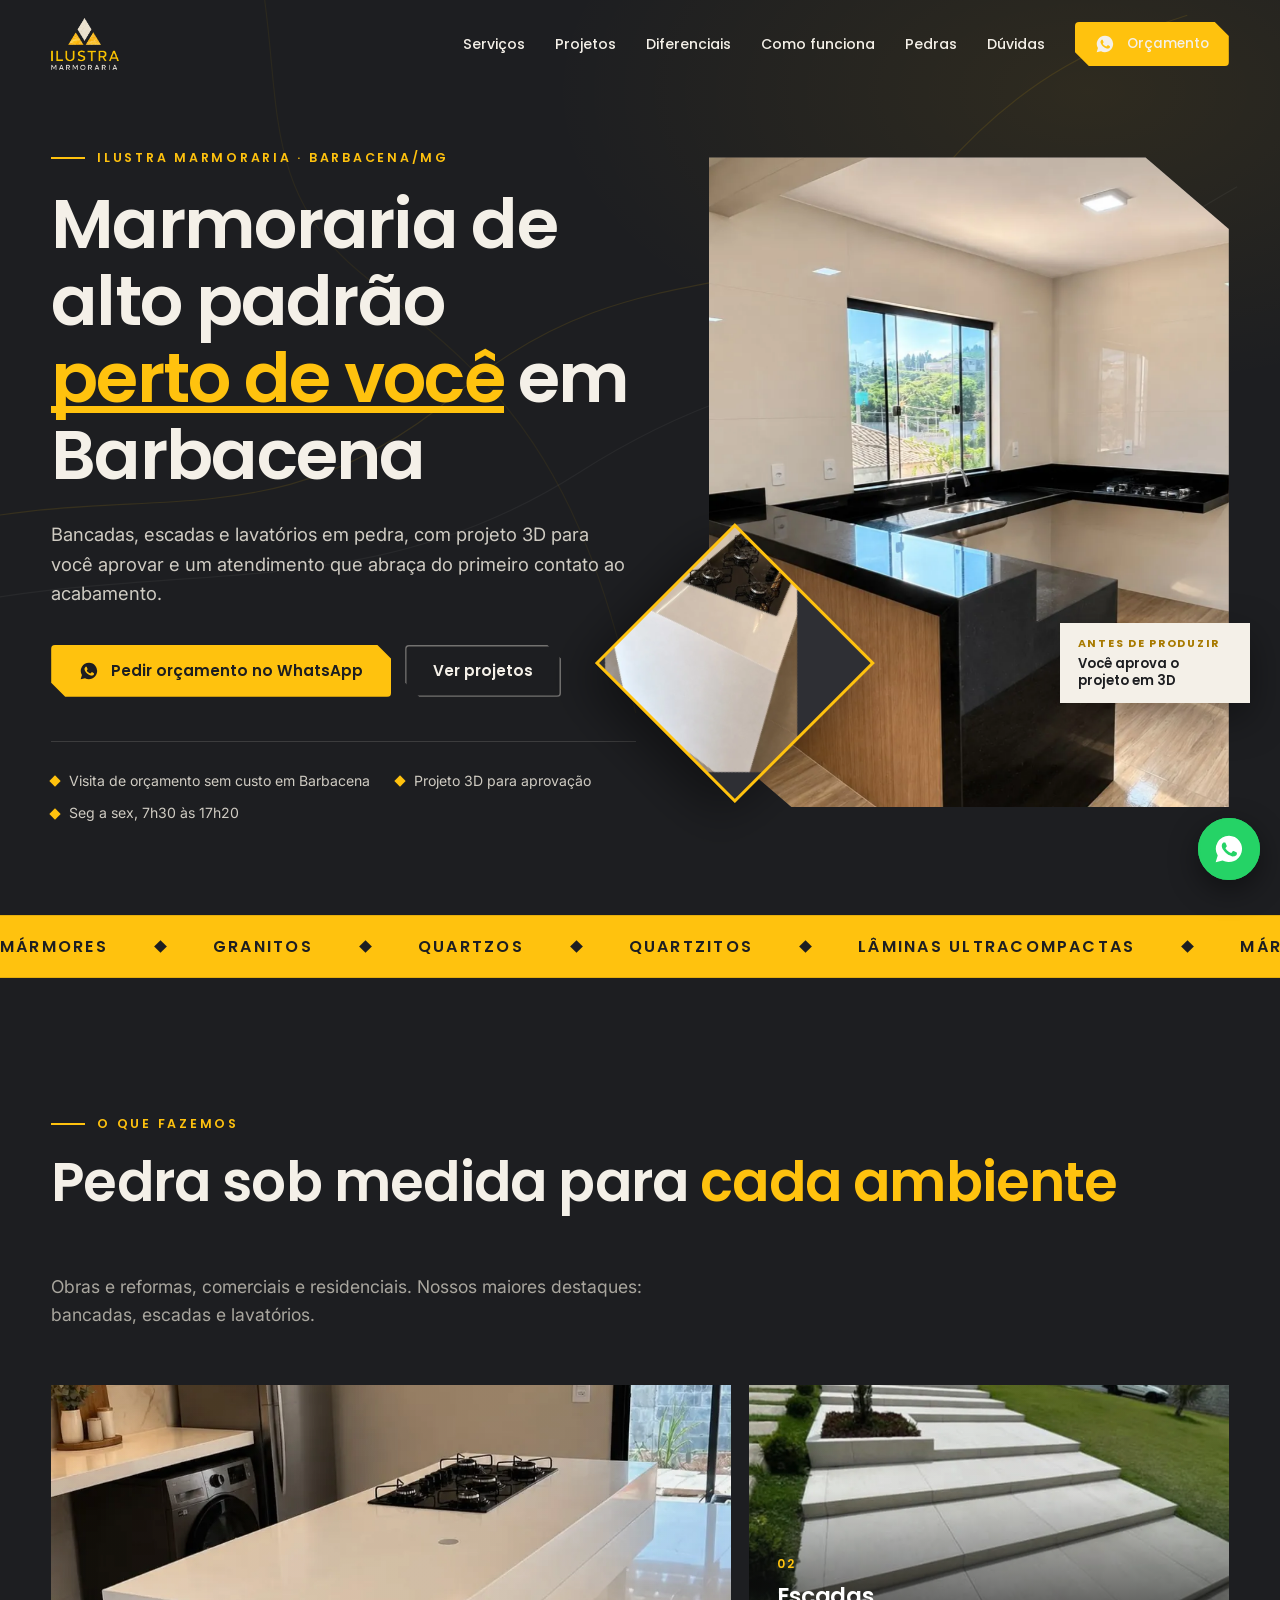
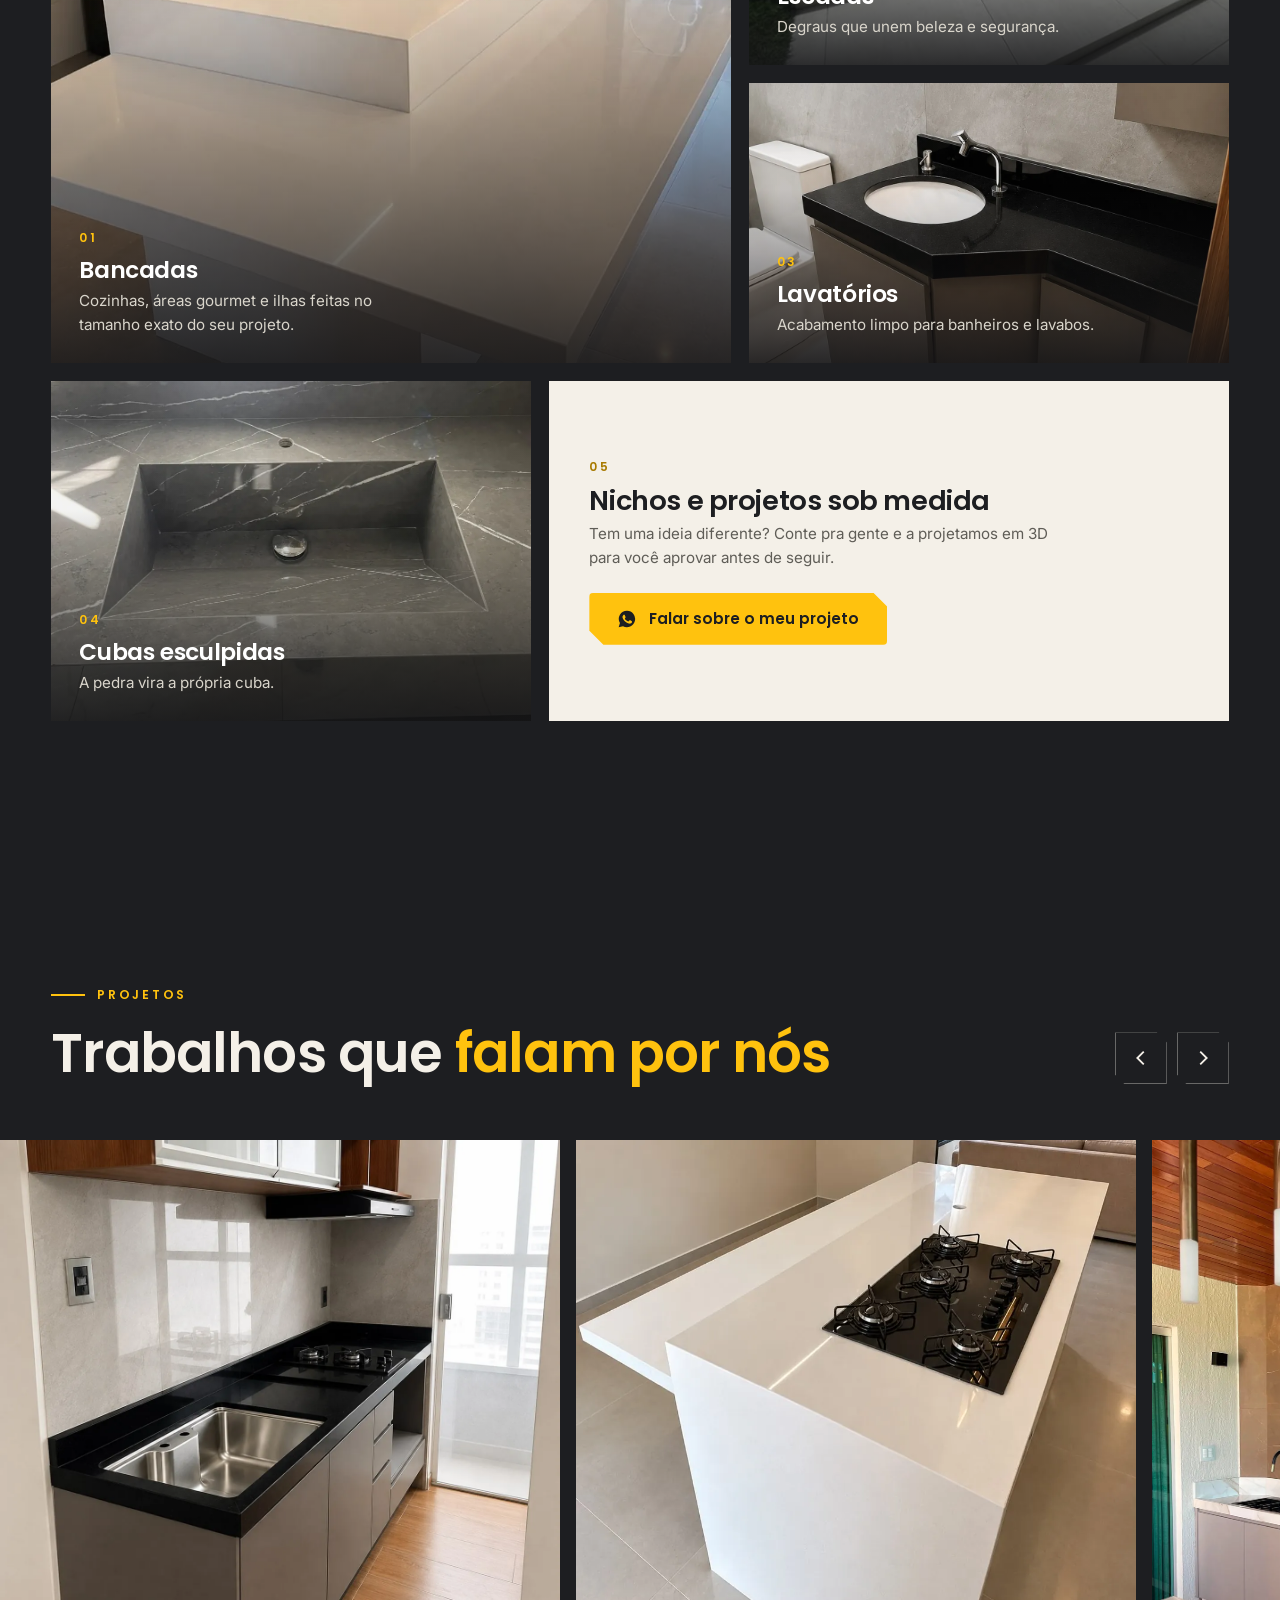
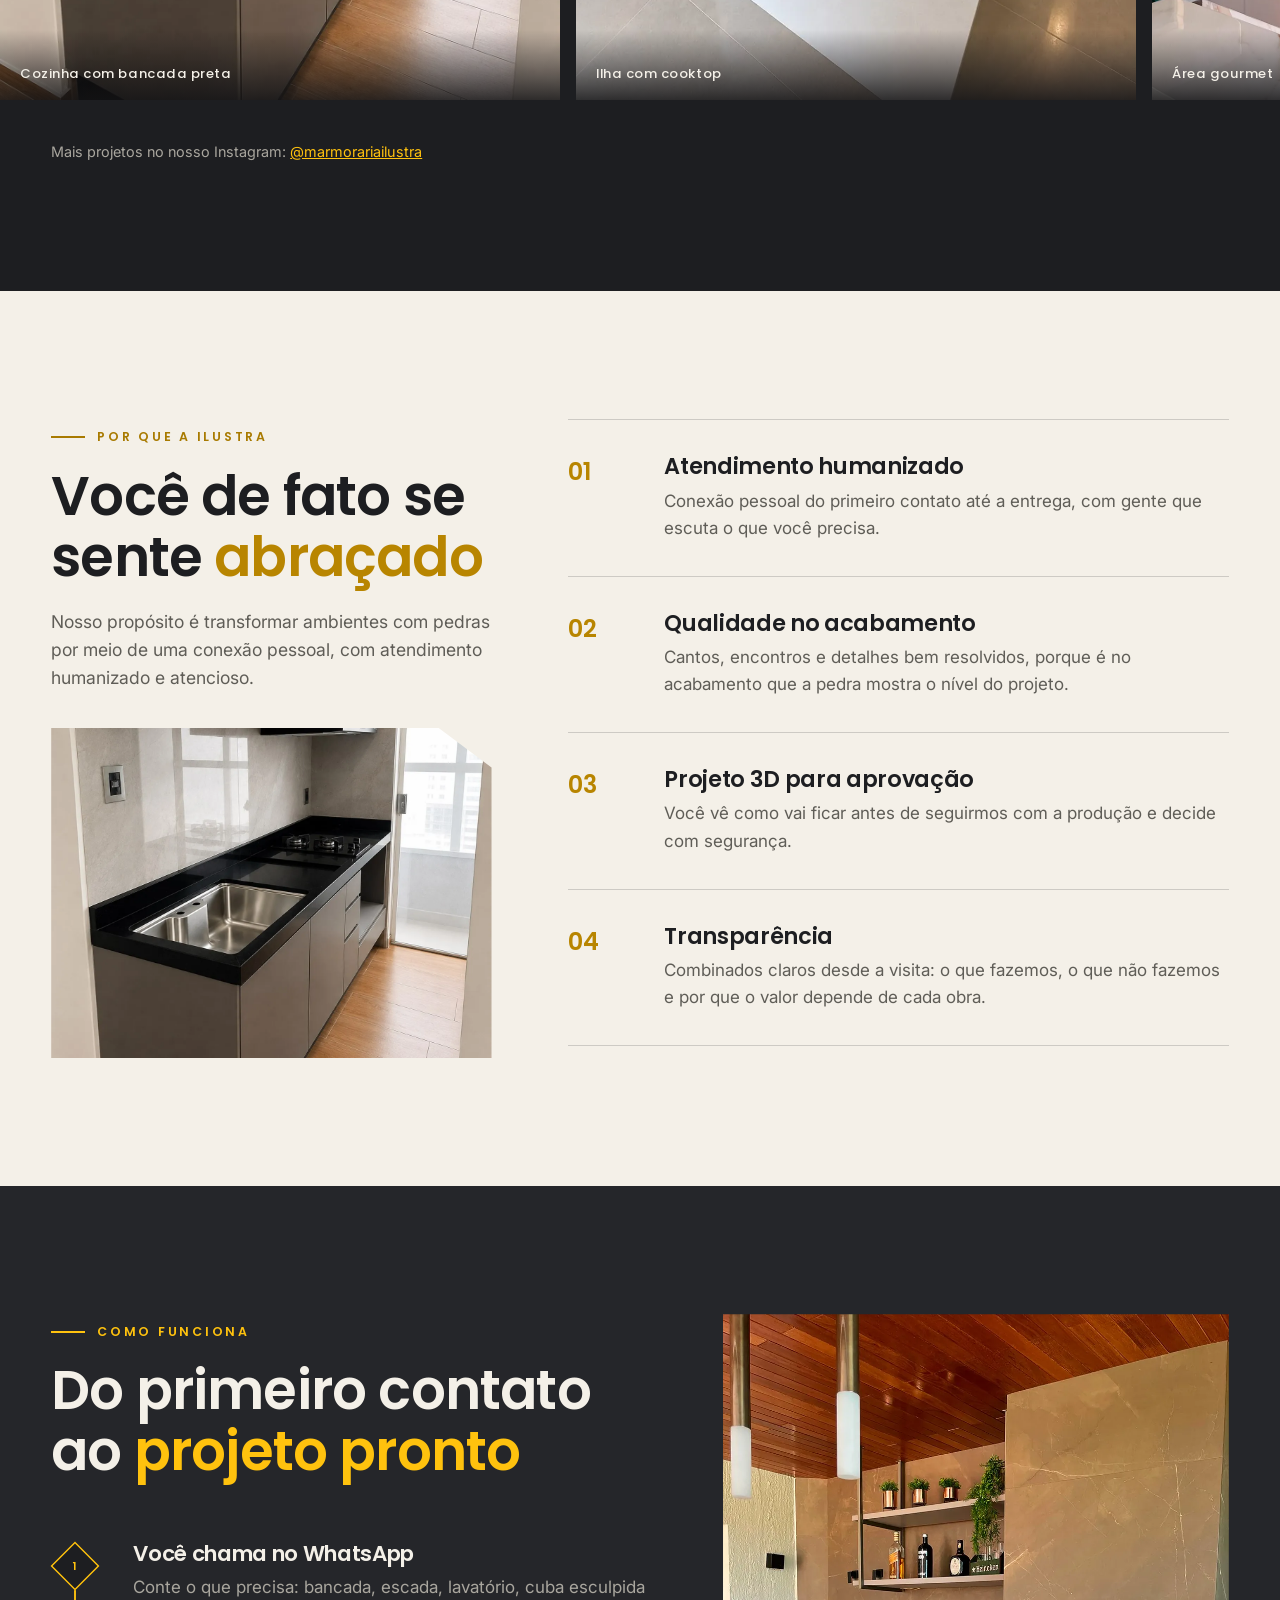
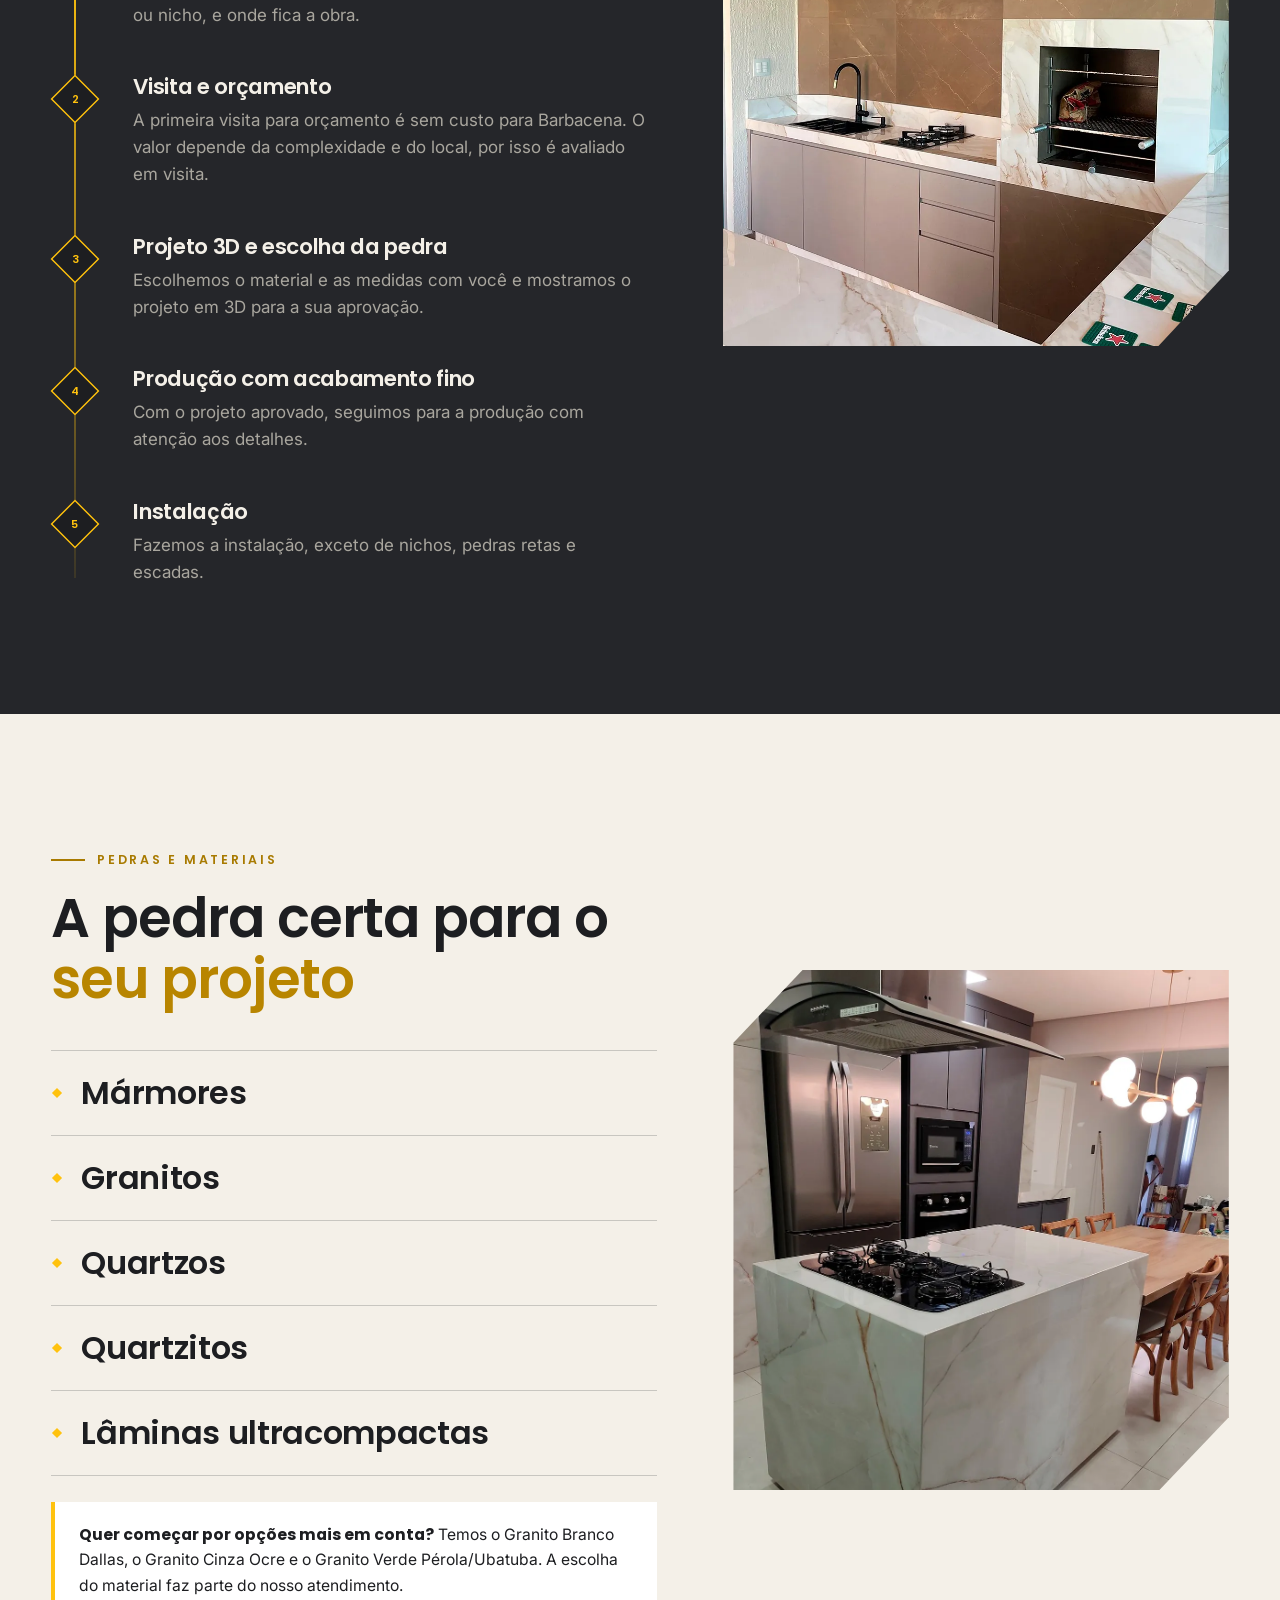
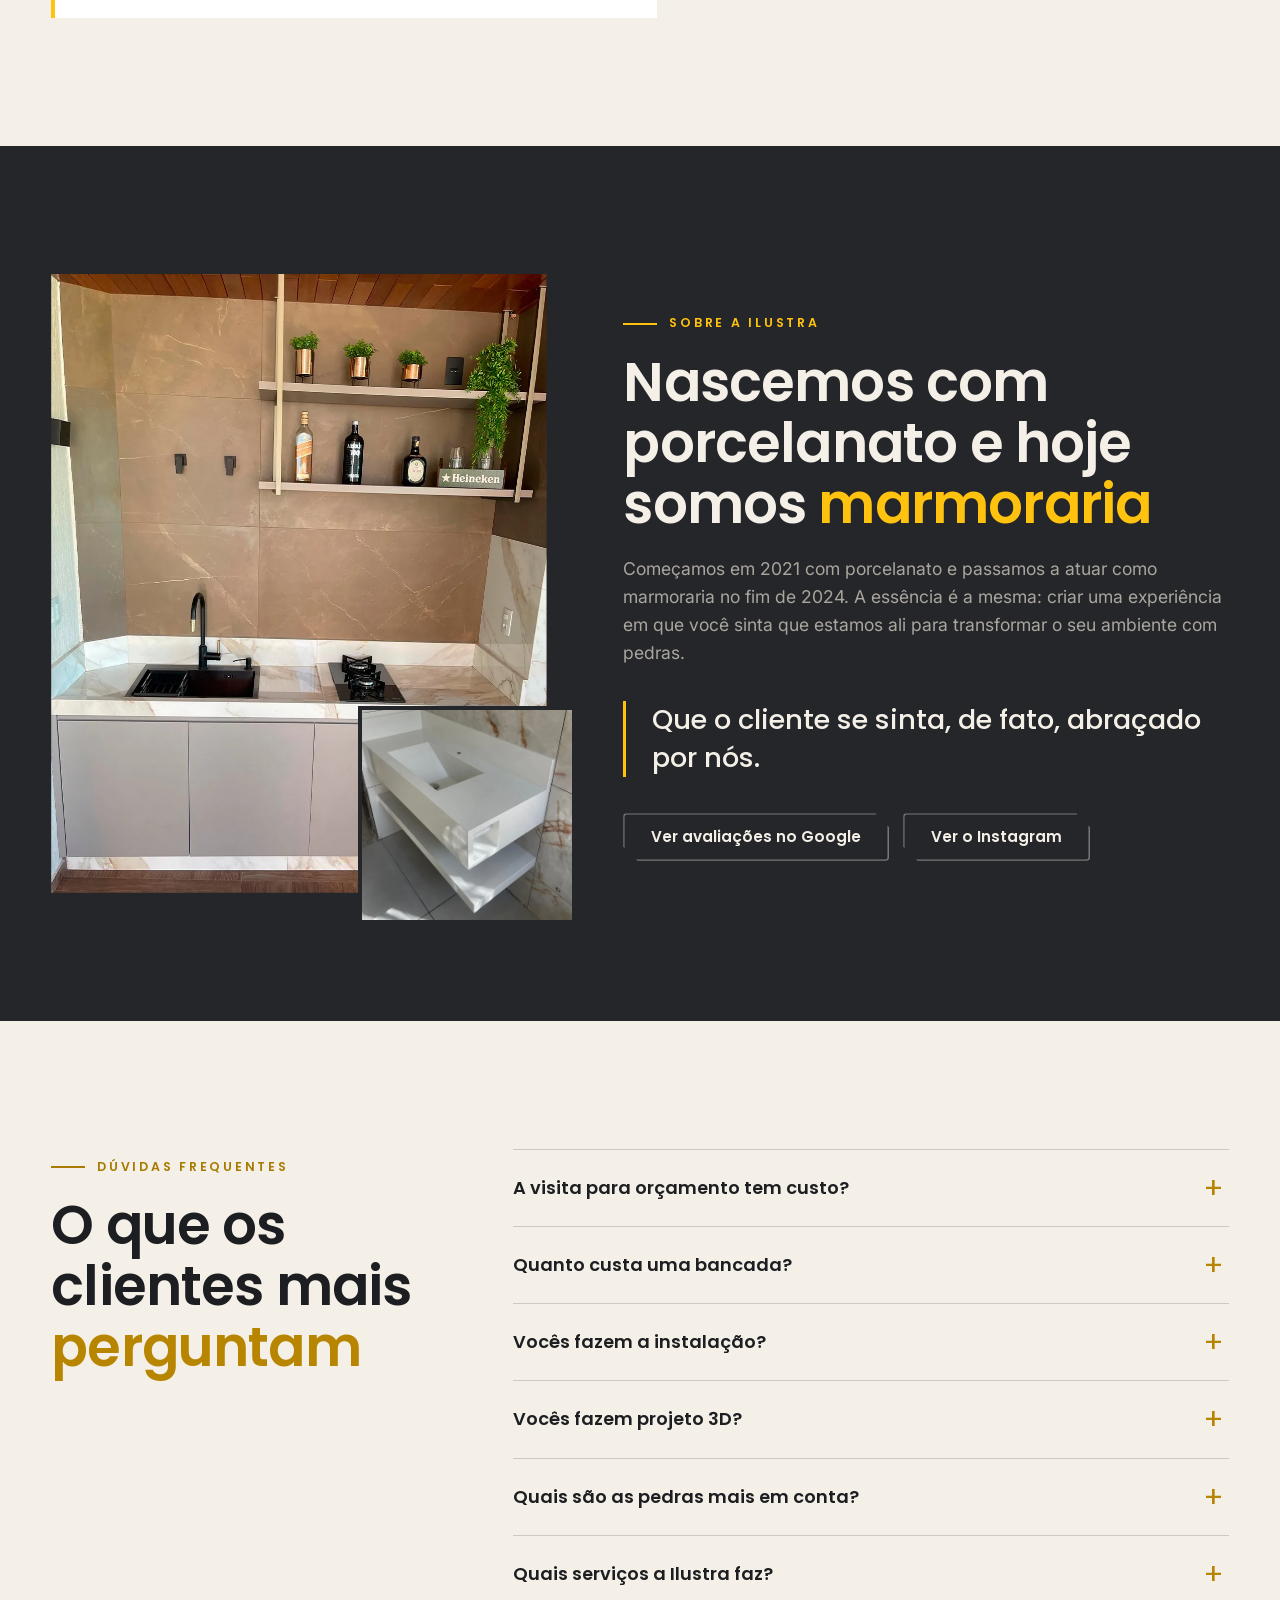
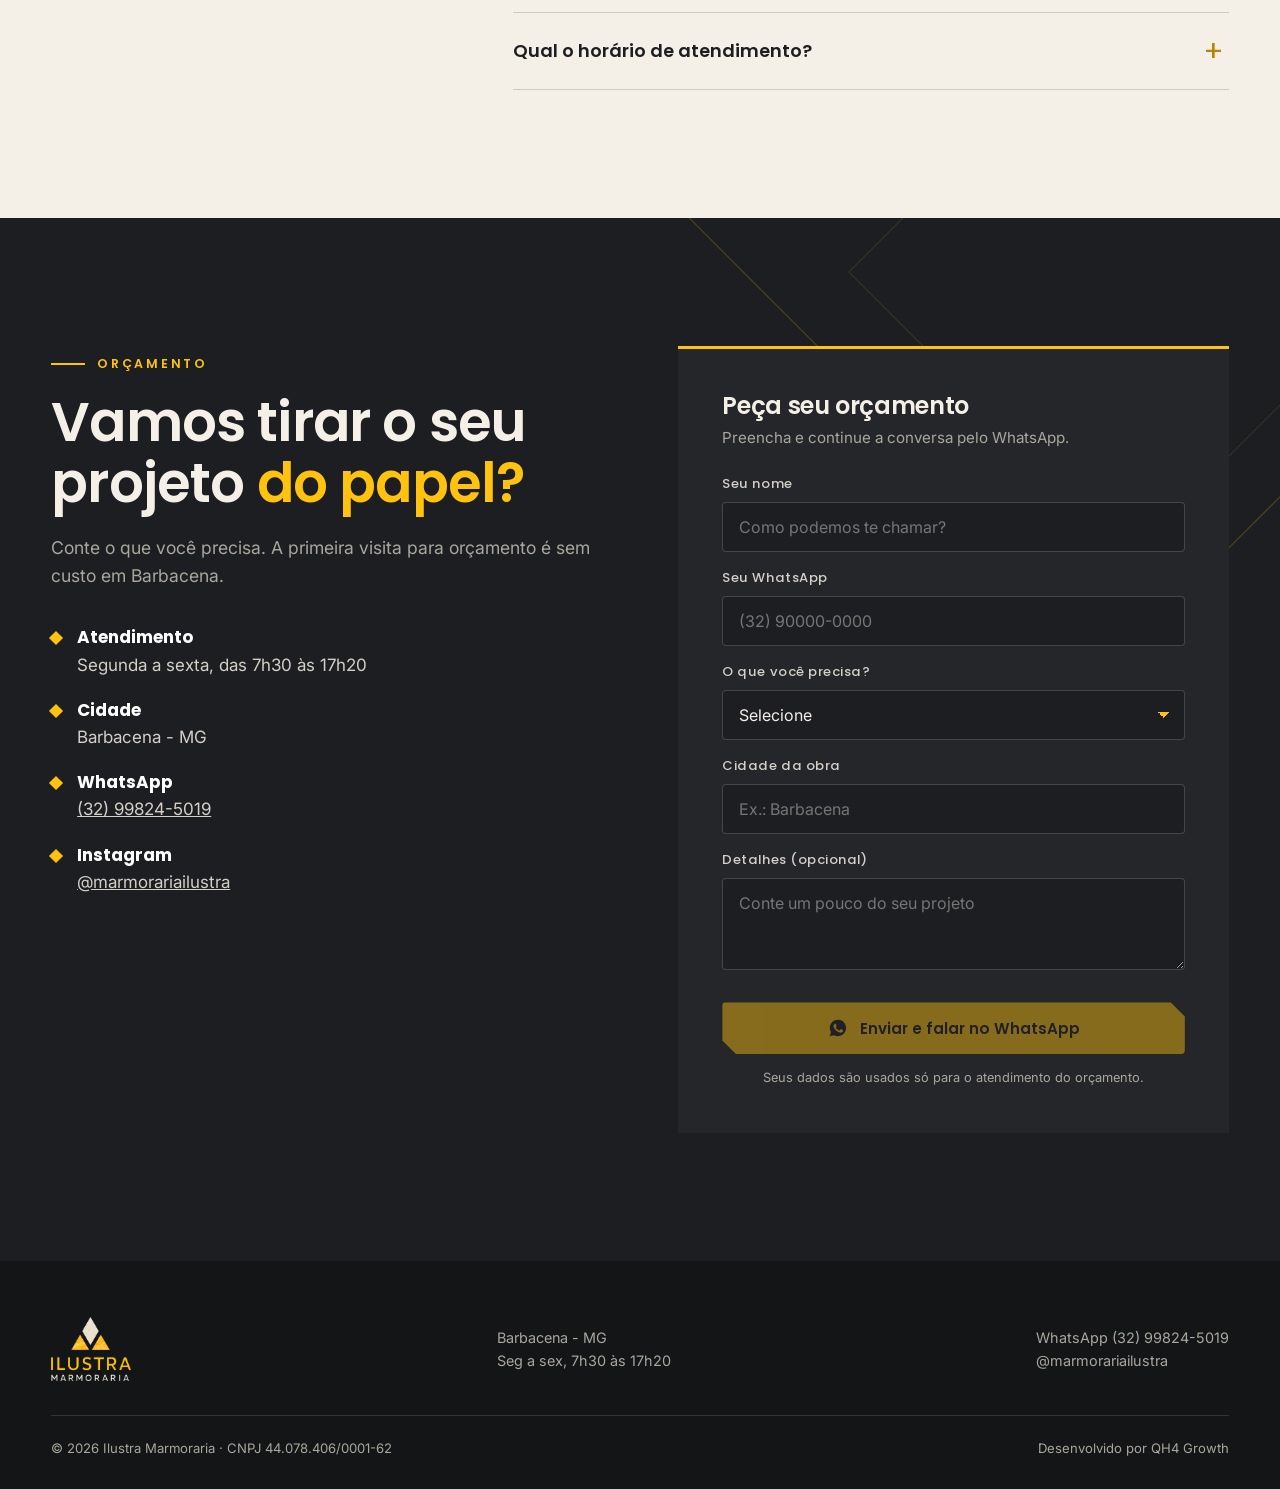
==== commit f0ad76cc: "Update index.html" ====
--- a/index.html
+++ b/index.html
@@ -8,7 +8,7 @@
        [QH4 SLOT 1] GOOGLE TAG MANAGER (HEAD)
        O QUE COLAR: o primeiro snippet do GTM (script) fornecido pelo gerenciador.
        EXEMPLO:
-       <script>(function(w,d,s,l,i){w[l]=w[l]||[];w[l].push({'gtm.start':new Date().getTime(),event:'gtm.js'});var f=d.getElementsByTagName(s)[0],j=d.createElement(s),dl=l!='dataLayer'?'&l='+l:'';j.async=true;j.src='https://www.googletagmanager.com/gtm.js?id='+i+dl;f.parentNode.insertBefore(j,f);})(window,document,'script','dataLayer','GTM-XXXXXXX');</script>
+       <script>(function(w,d,s,l,i){w[l]=w[l]||[];w[l].push({'gtm.start':new Date().getTime(),event:'gtm.js'});var f=d.getElementsByTagName(s)[0],j=d.createElement(s),dl=l!='dataLayer'?'&l='+l:'';j.async=true;j.src='https://www.googletagmanager.com/gtm.js?id='+i+dl;f.parentNode.insertBefore(j,f);})(window,document,'script','dataLayer','GTM-572TGNQZ');</script>
        ======================================================================== -->
 
   <!-- ========================================================================
@@ -62,10 +62,12 @@
 </head>
 <body>
   <!-- ========================================================================
-       [QH4 SLOT 5] GTM NOSCRIPT (logo após abrir o <body>)
-       O QUE COLAR: o bloco <noscript> do GTM.
-       EXEMPLO:
-       <noscript><iframe src="https://www.googletagmanager.com/ns.html?id=GTM-XXXXXXX" height="0" width="0" style="display:none;visibility:hidden"></iframe></noscript>
+     <script async src="https://www.googletagmanager.com/gtm.js?id=GTM-572TGNQZ"></script>
+<script>
+  window.dataLayer = window.dataLayer || [];
+  function gtag(){dataLayer.push(arguments);}
+  gtag('js', new Date());
+</script>
        ======================================================================== -->
 
   <header class="hd">
